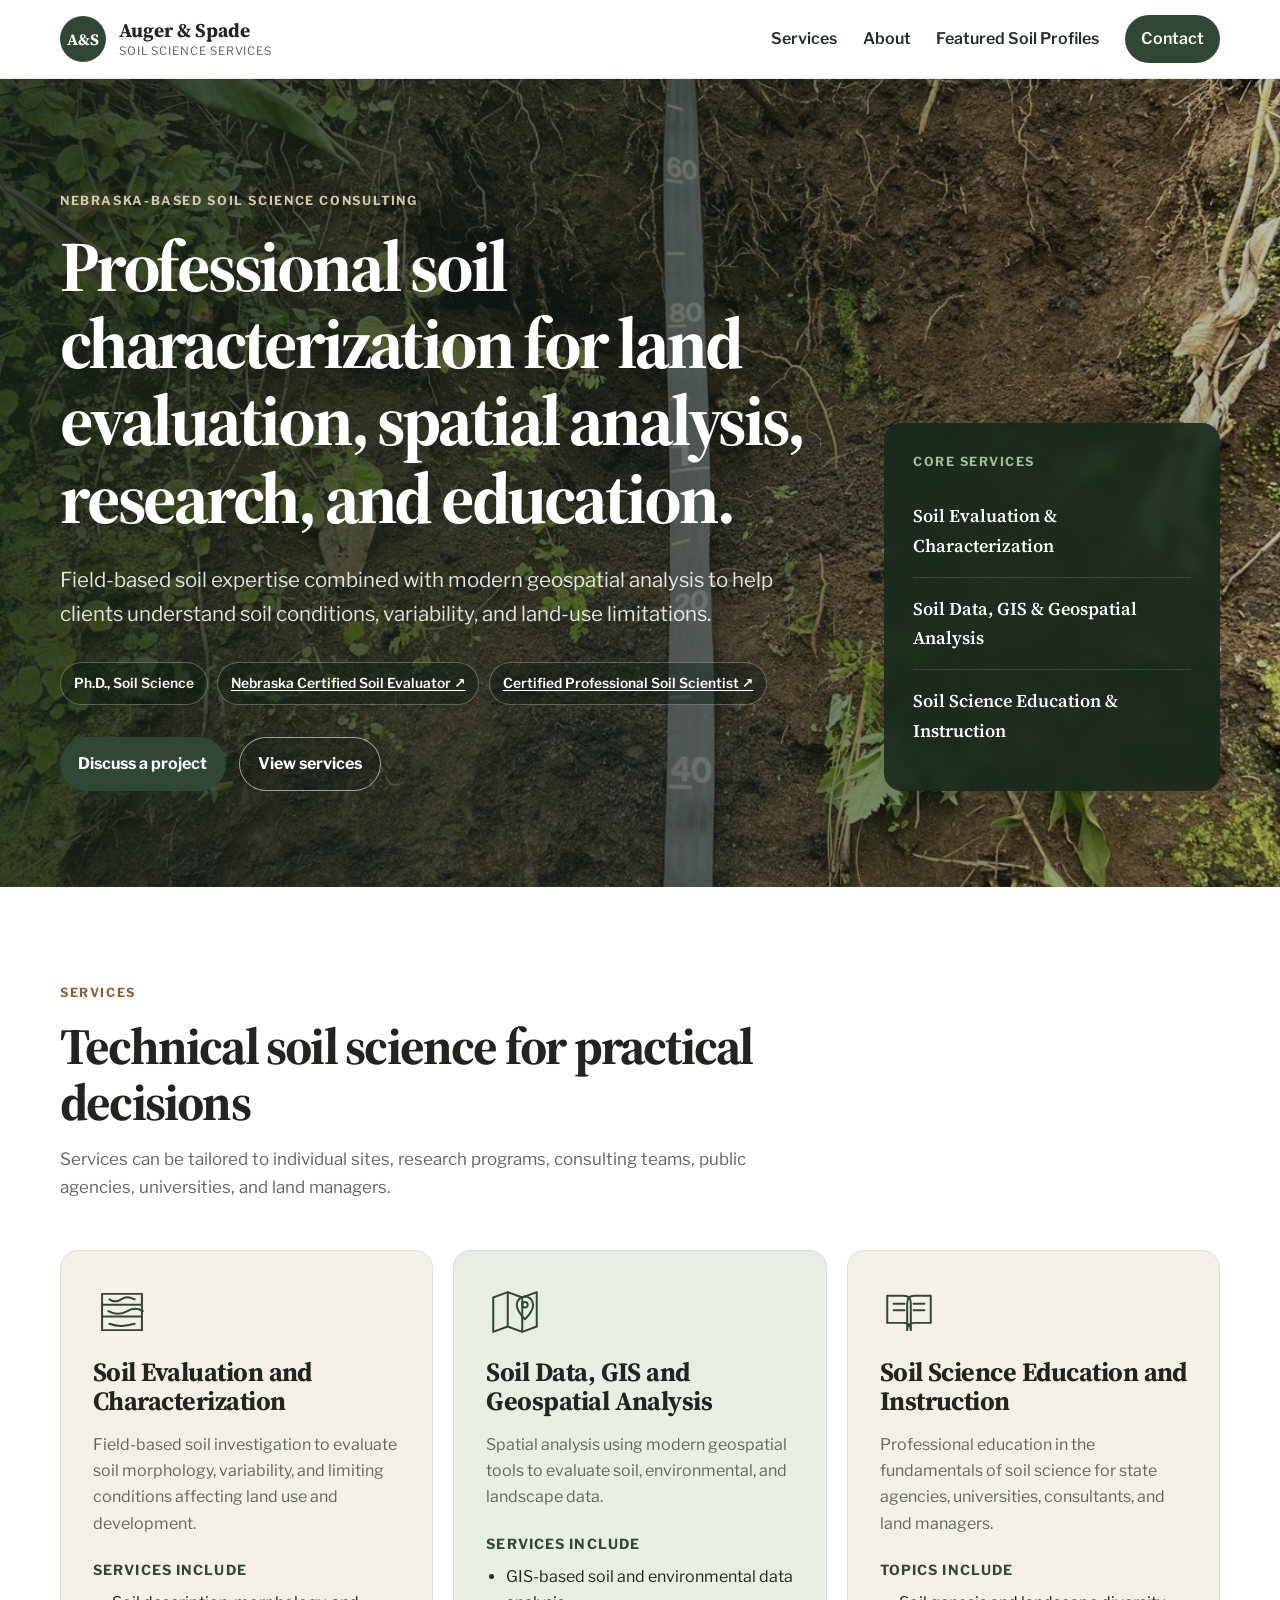
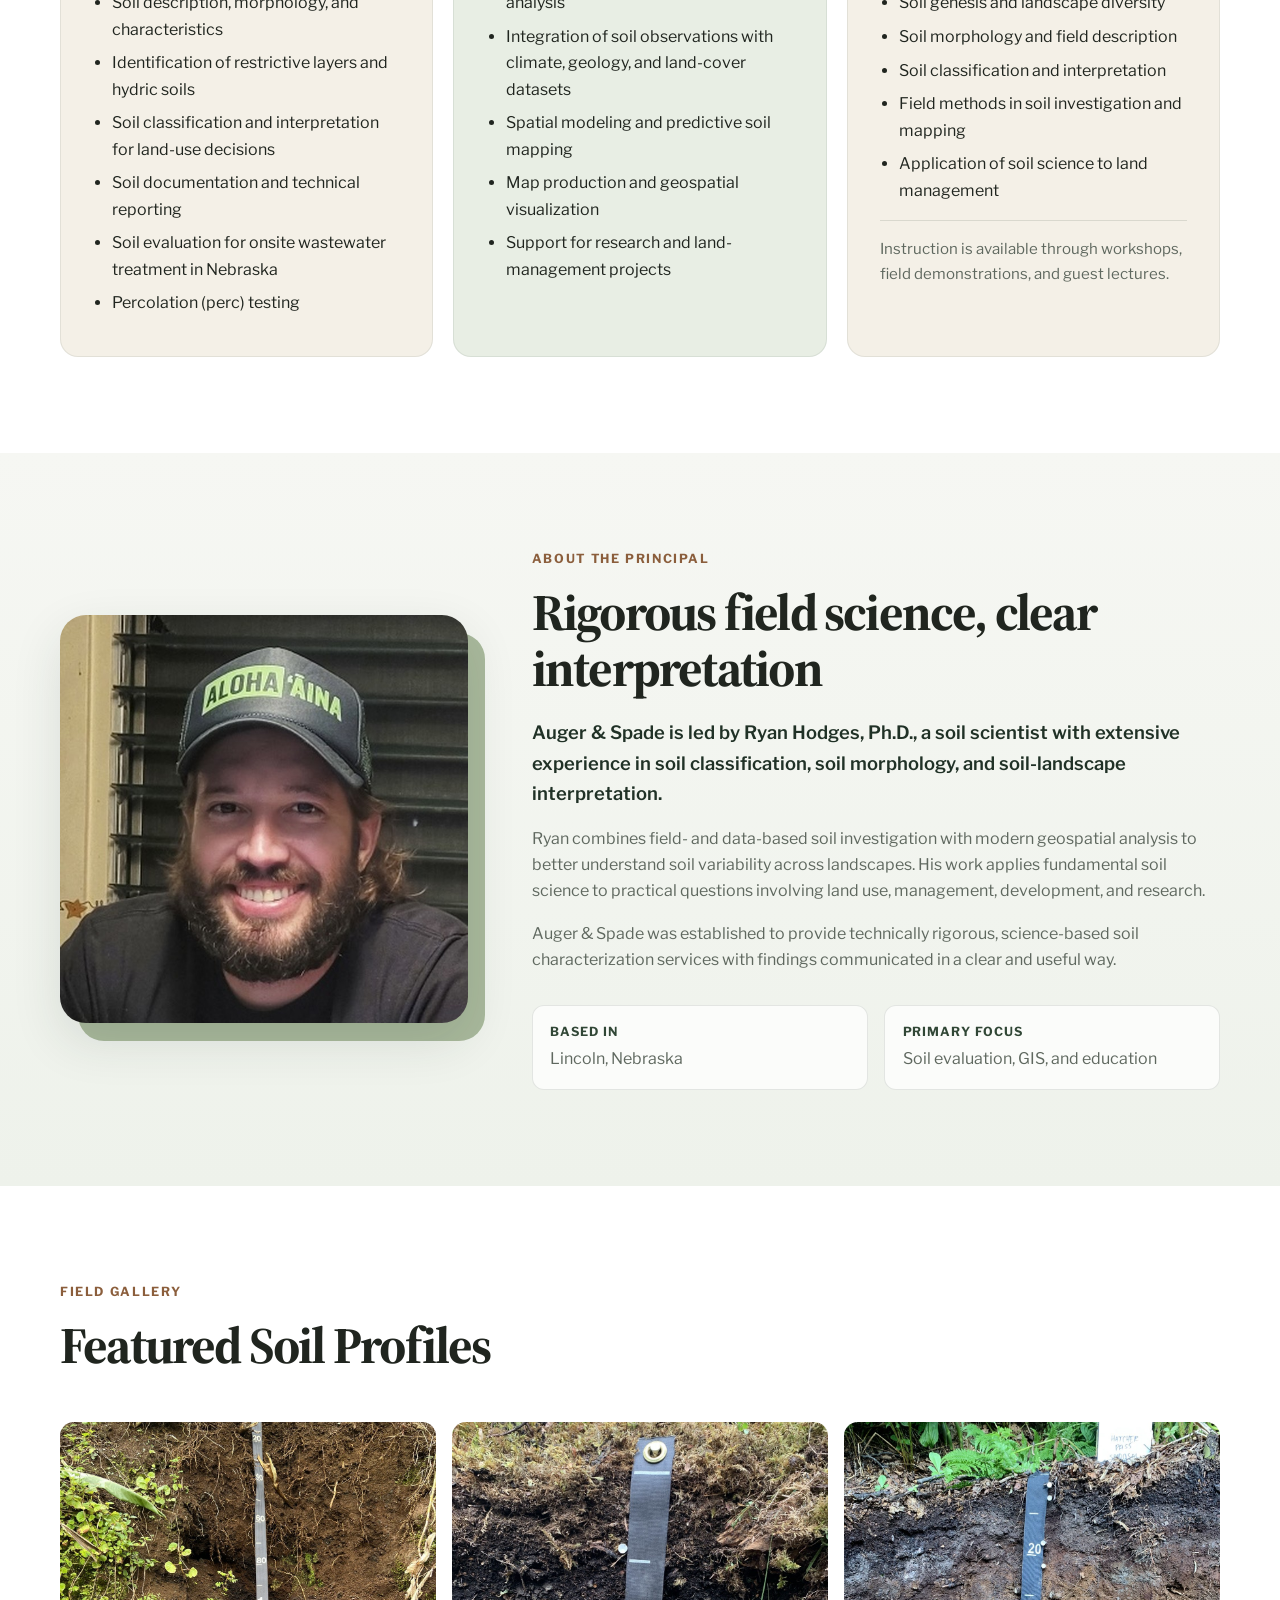
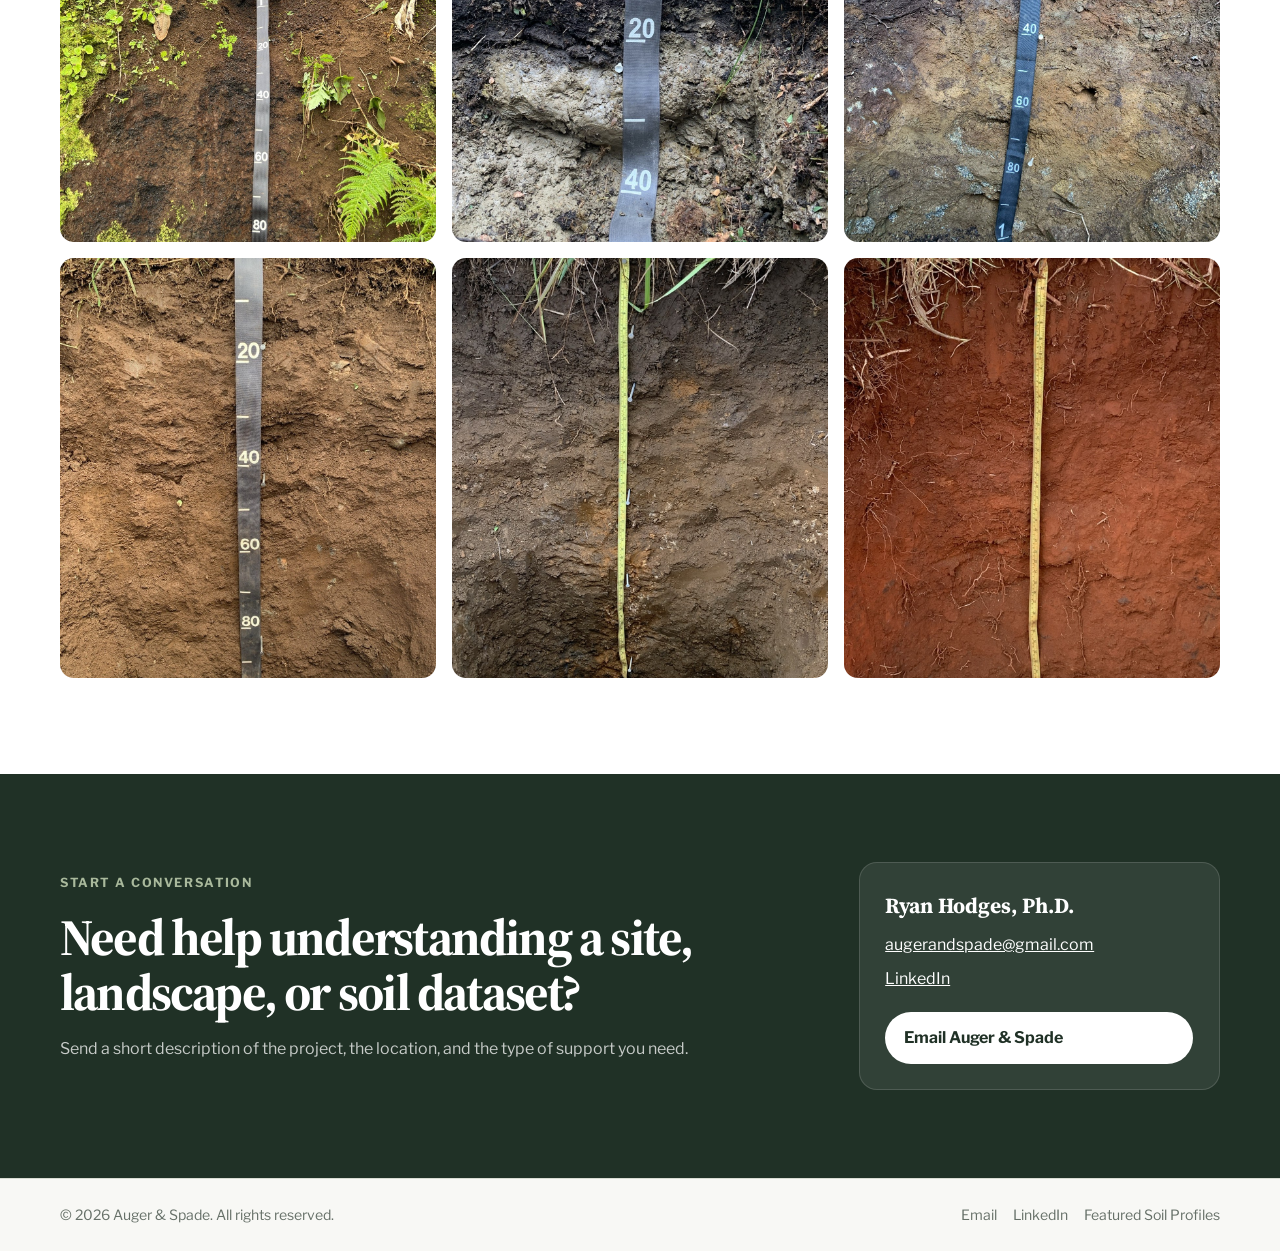
==== index.html @ 24a67ed2 "Add files via upload Removing bubble around hyperlink arrows" ====
<!doctype html>
<html lang="en">
<head>
  <meta charset="utf-8">
  <meta name="viewport" content="width=device-width, initial-scale=1">
  <meta name="description" content="Auger &amp; Spade LLC provides professional soil evaluation, soil characterization, GIS and geospatial analysis, research support, and soil science education throughout Nebraska.">
  <meta name="theme-color" content="#314736">
  <title>Auger &amp; Spade LLC | Soil Science Consulting, GIS &amp; Soil Evaluation | Nebraska</title>
<meta name="description" content="Auger &amp; Spade LLC provides professional soil science consulting, septic soil evaluations, GIS and geospatial analysis, research support, and soil science education throughout Nebraska.">
<meta name="robots" content="index,follow">
<link rel="canonical" href="https://augerandspade.com/">
<meta property="og:title" content="Auger &amp; Spade LLC">
<meta property="og:description" content="Professional soil science consulting services in Nebraska.">
<meta property="og:type" content="website">
<meta property="og:url" content="https://augerandspade.com/">
<meta property="og:image" content="https://augerandspade.com/assets/hero-soil-profile.jpg">

  <link rel="preconnect" href="https://fonts.googleapis.com">
  <link rel="preconnect" href="https://fonts.gstatic.com" crossorigin>
  <link href="https://fonts.googleapis.com/css2?family=Libre+Franklin:wght@400;500;600;700&family=Source+Serif+4:opsz,wght@8..60,600;8..60,700&display=swap" rel="stylesheet">
  <link rel="stylesheet" href="styles.css">
  <meta property="og:site_name" content="Auger &amp; Spade LLC">
  <meta property="og:locale" content="en_US">
  <meta name="twitter:card" content="summary_large_image">
  <meta name="twitter:title" content="Auger &amp; Spade LLC | Nebraska Soil Science Consulting">
  <meta name="twitter:description" content="Professional soil evaluation, GIS and geospatial analysis, research support, and soil science education throughout Nebraska.">
  <meta name="twitter:image" content="https://augerandspade.com/assets/hero-soil-profile.jpg">
  <meta name="geo.region" content="US-NE">
  <meta name="geo.placename" content="Lincoln, Nebraska">
<script type="application/ld+json">
{
  "@context": "https://schema.org",
  "@type": "ProfessionalService",
  "@id": "https://augerandspade.com/#business",
  "name": "Auger & Spade LLC",
  "url": "https://augerandspade.com/",
  "email": "mailto:augerandspade@gmail.com",
  "image": "https://augerandspade.com/assets/hero-soil-profile.jpg",
  "description": "Professional soil evaluation, soil characterization, GIS and geospatial analysis, research support, and soil science education throughout Nebraska.",
  "founder": {
    "@type": "Person",
    "name": "Ryan Hodges, Ph.D.",
    "sameAs": [
      "https://www.linkedin.com/in/ryanhodges86/"
    ]
  },
  "areaServed": {
    "@type": "State",
    "name": "Nebraska"
  },
  "address": {
    "@type": "PostalAddress",
    "addressLocality": "Lincoln",
    "addressRegion": "NE",
    "addressCountry": "US"
  },
  "sameAs": [
    "https://www.linkedin.com/in/ryanhodges86/"
  ],
  "hasOfferCatalog": {
    "@type": "OfferCatalog",
    "name": "Soil Science Services",
    "itemListElement": [
      {
        "@type": "Offer",
        "itemOffered": {
          "@type": "Service",
          "name": "Soil Evaluation and Characterization"
        }
      },
      {
        "@type": "Offer",
        "itemOffered": {
          "@type": "Service",
          "name": "Soil Data, GIS and Geospatial Analysis"
        }
      },
      {
        "@type": "Offer",
        "itemOffered": {
          "@type": "Service",
          "name": "Research Support"
        }
      },
      {
        "@type": "Offer",
        "itemOffered": {
          "@type": "Service",
          "name": "Soil Science Education and Instruction"
        }
      }
    ]
  }
}
</script>
<script async src="https://www.googletagmanager.com/gtag/js?id=G-CK5D03BH1R"></script>
<script>
window.dataLayer = window.dataLayer || [];
function gtag(){dataLayer.push(arguments);}
gtag('js', new Date());
gtag('config', 'G-CK5D03BH1R');
</script>
</head>
<body>
  <a class="skip-link" href="#main">Skip to main content</a>

  <header class="site-header">
    <div class="container nav-wrap">
      <a class="brand" href="#top" aria-label="Auger and Spade home">
        <span class="brand-mark" aria-hidden="true">A&amp;S</span>
        <span class="brand-text">
          <strong>Auger &amp; Spade</strong>
          <small>Soil Science Services</small>
        </span>
      </a>

      <button class="menu-button" type="button" aria-expanded="false" aria-controls="site-nav">
        <span class="sr-only">Open navigation</span>
        <span></span><span></span><span></span>
      </button>

      <nav id="site-nav" class="site-nav" aria-label="Main navigation">
        <a href="#services">Services</a>
        <a href="#about">About</a>
        <a href="#profiles">Featured Soil Profiles</a>
        <a href="#contact" class="nav-cta">Contact</a>
      </nav>
    </div>
  </header>

  <main id="main">
    <section class="hero" id="top">
      <div class="container hero-grid">
        <div class="hero-copy">
          <p class="eyebrow">Nebraska-based soil science consulting</p>
          <h1>Professional soil characterization for land evaluation, spatial analysis, research, and education.</h1>
          <p class="hero-lead">
            Field-based soil expertise combined with modern geospatial analysis to help clients understand soil conditions, variability, and land-use limitations.
          </p>

          <div class="credentials" aria-label="Professional credentials">
            <span>Ph.D., Soil Science</span>
            <span><a href="https://deq-iis.ne.gov/zs/owt/businesses/?firm=Auger+and+Spade+LLC" target="_blank" rel="noopener" style="color: inherit; text-decoration: underline; text-underline-offset: 2px;">Nebraska Certified Soil Evaluator ↗</a></span>
            <span><a href="https://www.soils.org/certifications/professional-search/view/13142655" target="_blank" rel="noopener" style="color: inherit; text-decoration: underline; text-underline-offset: 2px;">Certified Professional Soil Scientist ↗</a></span>
          </div>

          <div class="hero-actions">
            <a class="button button-primary" href="mailto:augerandspade@gmail.com?subject=Auger%20%26%20Spade%20Project%20Inquiry">Discuss a project</a>
            <a class="button button-secondary" href="#services">View services</a>
          </div>
        </div>

        <aside class="hero-card" aria-label="Core service areas">
          <p class="card-kicker">Core services</p>
          <ul>
            <li><a href="#soil-evaluation">Soil Evaluation &amp; Characterization</a></li>
            <li><a href="#gis-analysis">Soil Data, GIS &amp; Geospatial Analysis</a></li>
            <li><a href="#education">Soil Science Education &amp; Instruction</a></li>
          </ul>
        </aside>
      </div>
    </section>

    <section class="section services-section" id="services">
      <div class="container">
        <div class="section-heading">
          <p class="eyebrow">Services</p>
          <h2>Technical soil science for practical decisions</h2>
          <p>Services can be tailored to individual sites, research programs, consulting teams, public agencies, universities, and land managers.</p>
        </div>

        <div class="service-grid">
          <article class="service-card" id="soil-evaluation">
            <div class="service-icon" aria-hidden="true"><svg viewBox="0 0 64 64"><path d="M10 12h44v40H10zM10 24h44M10 37h44"/><path d="M18 18c5 3 8 3 13 0s8-3 15 0M17 31c7 4 14 4 21 0s12-3 17 0M18 45c8 3 18 3 28 0"/></svg></div>
            <h3>Soil Evaluation and Characterization</h3>
            <p>Field-based soil investigation to evaluate soil morphology, variability, and limiting conditions affecting land use and development.</p>
            <h4>Services include</h4>
            <ul>
              <li>Soil description, morphology, and characteristics</li>
              <li>Identification of restrictive layers and hydric soils</li>
              <li>Soil classification and interpretation for land-use decisions</li>
              <li>Soil documentation and technical reporting</li>
              <li>Soil evaluation for onsite wastewater treatment in Nebraska</li>
              <li>Percolation (perc) testing</li>
            </ul>
          </article>

          <article class="service-card" id="gis-analysis">
            <div class="service-icon" aria-hidden="true"><svg viewBox="0 0 64 64"><path d="M8 16l16-6 16 6 16-6v38l-16 6-16-6-16 6zM24 10v38M40 16v38"/><path d="M34 24c0-5 4-9 9-9s9 4 9 9c0 7-9 16-9 16s-9-9-9-16z"/><circle cx="43" cy="24" r="3"/></svg></div>
            <h3>Soil Data, GIS and Geospatial Analysis</h3>
            <p>Spatial analysis using modern geospatial tools to evaluate soil, environmental, and landscape data.</p>
            <h4>Services include</h4>
            <ul>
              <li>GIS-based soil and environmental data analysis</li>
              <li>Integration of soil observations with climate, geology, and land-cover datasets</li>
              <li>Spatial modeling and predictive soil mapping</li>
              <li>Map production and geospatial visualization</li>
              <li>Support for research and land-management projects</li>
            </ul>
          </article>

          <article class="service-card" id="education">
            <div class="service-icon" aria-hidden="true"><svg viewBox="0 0 64 64"><path d="M8 14h18c5 0 8 3 8 8v30c0-5-3-8-8-8H8zM56 14H38c-5 0-8 3-8 8v30c0-5 3-8 8-8h18zM15 23h12M15 30h12M37 23h12M37 30h12"/></svg></div>
            <h3>Soil Science Education and Instruction</h3>
            <p>Professional education in the fundamentals of soil science for state agencies, universities, consultants, and land managers.</p>
            <h4>Topics include</h4>
            <ul>
              <li>Soil genesis and landscape diversity</li>
              <li>Soil morphology and field description</li>
              <li>Soil classification and interpretation</li>
              <li>Field methods in soil investigation and mapping</li>
              <li>Application of soil science to land management</li>
            </ul>
            <p class="service-note">Instruction is available through workshops, field demonstrations, and guest lectures.</p>
          </article>
        </div>
      </div>
    </section>

    <section class="section about-section" id="about">
      <div class="container about-grid">
        <div class="portrait-wrap">
          <img src="assets/ryan-hodges-headshot.jpg" alt="Ryan Hodges, Ph.D., principal of Auger & Spade">
        </div>

        <div class="about-copy">
          <p class="eyebrow">About the principal</p>
          <h2>Rigorous field science, clear interpretation</h2>
          <p class="intro">
            Auger &amp; Spade is led by Ryan Hodges, Ph.D., a soil scientist with extensive experience in soil classification, soil morphology, and soil-landscape interpretation.
          </p>
          <p>
            Ryan combines field- and data-based soil investigation with modern geospatial analysis to better understand soil variability across landscapes. His work applies fundamental soil science to practical questions involving land use, management, development, and research.
          </p>
          <p>
            Auger &amp; Spade was established to provide technically rigorous, science-based soil characterization services with findings communicated in a clear and useful way.
          </p>

          <div class="about-details">
            <div>
              <strong>Based in</strong>
              <span>Lincoln, Nebraska</span>
            </div>
            <div>
              <strong>Primary focus</strong>
              <span>Soil evaluation, GIS, and education</span>
            </div>
          </div>
        </div>
      </div>
    </section>


    <section class="section profiles-section" id="profiles">
      <div class="container">
        <div class="section-heading">
          <p class="eyebrow">Field gallery</p>
          <h2>Featured Soil Profiles</h2>
        </div>
        <div class="profile-gallery">
          <a href="assets/soil-profile-01.jpg" target="_blank" rel="noopener"><img src="assets/soil-profile-01.jpg" alt="Deep soil profile with measuring tape and tropical vegetation" loading="lazy"></a>
          <a href="assets/soil-profile-02.jpg" target="_blank" rel="noopener"><img src="assets/soil-profile-02.jpg" alt="Layered forest soil profile" loading="lazy"></a>
          <a href="assets/soil-profile-03.jpg" target="_blank" rel="noopener"><img src="assets/soil-profile-03.jpg" alt="Forest soil profile with contrasting horizons" loading="lazy"></a>
          <a href="assets/soil-profile-04.jpg" target="_blank" rel="noopener"><img src="assets/soil-profile-04.jpg" alt="Brown soil profile with measuring tape" loading="lazy"></a>
          <a href="assets/soil-profile-05.jpg" target="_blank" rel="noopener"><img src="assets/soil-profile-05.jpg" alt="Dark soil profile with redoximorphic features" loading="lazy"></a>
          <a href="assets/soil-profile-06.jpg" target="_blank" rel="noopener"><img src="assets/soil-profile-06.jpg" alt="Red soil profile with measuring tape" loading="lazy"></a>
        </div>
      </div>
    </section>

    <section class="contact-section" id="contact">
      <div class="container contact-grid">
        <div>
          <p class="eyebrow light">Start a conversation</p>
          <h2>Need help understanding a site, landscape, or soil dataset?</h2>
          <p>Send a short description of the project, the location, and the type of support you need.</p>
        </div>
        <div class="contact-card">
          <p class="contact-name">Ryan Hodges, Ph.D.</p>
          <a href="mailto:augerandspade@gmail.com">augerandspade@gmail.com</a>
          <a href="https://www.linkedin.com/in/ryanhodges86/" target="_blank" rel="noopener">LinkedIn</a>
          <a class="button button-light" href="mailto:augerandspade@gmail.com?subject=Auger%20%26%20Spade%20Project%20Inquiry">Email Auger &amp; Spade</a>
        </div>
      </div>
    </section>
  </main>

  <footer class="site-footer">
    <div class="container footer-wrap">
      <p>&copy; <span id="year"></span> Auger &amp; Spade. All rights reserved.</p>
      <div class="footer-links"><a href="mailto:augerandspade@gmail.com">Email</a><a href="https://www.linkedin.com/in/ryanhodges86/" target="_blank" rel="noopener">LinkedIn</a><a href="#profiles">Featured Soil Profiles</a></div>
    </div>
  </footer>

  <script src="script.js"></script>
</body>
</html>
---- styles.css ----
:root {
  --forest: #314736;
  --forest-dark: #203126;
  --sage: #a9b99c;
  --sage-light: #e8eee4;
  --sand: #f4f0e7;
  --clay: #8b5e3c;
  --ink: #20251f;
  --muted: #5f685f;
  --white: #ffffff;
  --line: #d8ddd3;
  --shadow: 0 18px 50px rgba(32, 49, 38, 0.12);
  --radius: 18px;
  --container: 1160px;
}

*,
*::before,
*::after { box-sizing: border-box; }

html { scroll-behavior: smooth; }

body {
  margin: 0;
  color: var(--ink);
  background: var(--white);
  font-family: "Libre Franklin", system-ui, -apple-system, BlinkMacSystemFont, "Segoe UI", sans-serif;
  font-size: 16px;
  line-height: 1.65;
}

img { display: block; max-width: 100%; }
a { color: inherit; }

h1, h2, h3 {
  margin: 0;
  font-family: "Source Serif 4", Georgia, serif;
  line-height: 1.08;
}

h1 {
  max-width: 900px;
  font-size: clamp(2.65rem, 5.6vw, 5.25rem);
  letter-spacing: -0.045em;
}

h2 {
  font-size: clamp(2.15rem, 4vw, 3.75rem);
  letter-spacing: -0.035em;
}

h3 {
  font-size: 1.65rem;
  letter-spacing: -0.02em;
}

h4 {
  margin: 1.4rem 0 0.5rem;
  color: var(--forest);
  font-size: 0.87rem;
  letter-spacing: 0.08em;
  text-transform: uppercase;
}

p { margin: 0 0 1rem; }

.container {
  width: min(var(--container), calc(100% - 2rem));
  margin-inline: auto;
}

.skip-link {
  position: fixed;
  z-index: 1000;
  top: 0.5rem;
  left: 0.5rem;
  padding: 0.75rem 1rem;
  transform: translateY(-150%);
  color: var(--white);
  background: var(--forest-dark);
  border-radius: 0.5rem;
}

.skip-link:focus { transform: translateY(0); }

.site-header {
  position: sticky;
  z-index: 100;
  top: 0;
  background: rgba(255,255,255,0.94);
  border-bottom: 1px solid rgba(49,71,54,0.10);
  backdrop-filter: blur(12px);
}

.nav-wrap {
  min-height: 78px;
  display: flex;
  align-items: center;
  justify-content: space-between;
  gap: 2rem;
}

.brand {
  display: inline-flex;
  align-items: center;
  gap: 0.8rem;
  text-decoration: none;
}

.brand-mark {
  display: grid;
  width: 46px;
  height: 46px;
  place-items: center;
  color: var(--white);
  background: var(--forest);
  border-radius: 50%;
  font-family: "Source Serif 4", Georgia, serif;
  font-weight: 700;
}

.brand-text { display: flex; flex-direction: column; line-height: 1.1; }
.brand-text strong { font-family: "Source Serif 4", Georgia, serif; font-size: 1.22rem; }
.brand-text small { margin-top: 0.2rem; color: var(--muted); font-size: 0.72rem; letter-spacing: 0.08em; text-transform: uppercase; }

.site-nav {
  display: flex;
  align-items: center;
  gap: 1.6rem;
}

.site-nav a {
  color: var(--forest-dark);
  font-weight: 600;
  text-decoration: none;
}

.site-nav a:hover { color: var(--clay); }

.site-nav .nav-cta {
  padding: 0.7rem 1rem;
  color: var(--white);
  background: var(--forest);
  border-radius: 999px;
}

.menu-button {
  display: none;
  width: 46px;
  height: 42px;
  padding: 9px;
  background: transparent;
  border: 1px solid var(--line);
  border-radius: 0.7rem;
}

.menu-button span:not(.sr-only) {
  display: block;
  height: 2px;
  margin: 5px 0;
  background: var(--forest-dark);
}

.sr-only {
  position: absolute;
  width: 1px;
  height: 1px;
  overflow: hidden;
  clip: rect(0,0,0,0);
  white-space: nowrap;
}

.hero {
  position: relative;
  overflow: hidden;
  min-height: 720px;
  display: flex;
  align-items: center;
  padding: 7rem 0 6rem;
  color: var(--white);
  background:
    linear-gradient(90deg, rgba(20,31,24,.84) 0%, rgba(20,31,24,.65) 52%, rgba(20,31,24,.28) 100%),
    url("assets/hero-soil-profile.jpg") center 42% / cover no-repeat;
}


.hero-grid {
  position: relative;
  z-index: 1;
  display: grid;
  grid-template-columns: minmax(0, 1.7fr) minmax(280px, .75fr);
  align-items: end;
  gap: 4rem;
}

.eyebrow {
  margin-bottom: 1rem;
  color: var(--clay);
  font-size: 0.78rem;
  font-weight: 700;
  letter-spacing: 0.13em;
  text-transform: uppercase;
}

.hero-lead {
  max-width: 760px;
  margin-top: 1.6rem;
  color: rgba(255,255,255,.86);
  font-size: clamp(1.07rem, 1.9vw, 1.28rem);
}

.credentials {
  display: flex;
  flex-wrap: wrap;
  gap: 0.6rem;
  margin: 2rem 0;
}

.credentials span {
  padding: 0.55rem 0.8rem;
  color: var(--forest-dark);
  background: rgba(255,255,255,.72);
  border: 1px solid rgba(49,71,54,.14);
  border-radius: 999px;
  font-size: 0.86rem;
  font-weight: 600;
}

.hero-actions { display: flex; flex-wrap: wrap; gap: 0.8rem; }

.button {
  display: inline-flex;
  min-height: 48px;
  align-items: center;
  justify-content: center;
  padding: 0.8rem 1.15rem;
  border-radius: 999px;
  font-weight: 700;
  text-decoration: none;
  transition: transform .2s ease, box-shadow .2s ease, background .2s ease;
}

.button:hover { transform: translateY(-2px); }

.button-primary {
  color: var(--white);
  background: var(--forest);
  box-shadow: 0 10px 24px rgba(49,71,54,.22);
}

.button-secondary {
  color: var(--forest);
  background: transparent;
  border: 1px solid rgba(49,71,54,.34);
}

.hero-card {
  padding: 1.8rem;
  color: var(--white);
  background: var(--forest-dark);
  border-radius: var(--radius);
  box-shadow: var(--shadow);
}

.card-kicker {
  margin-bottom: 0.8rem;
  color: var(--sage);
  font-size: 0.78rem;
  font-weight: 700;
  letter-spacing: 0.12em;
  text-transform: uppercase;
}

.hero-card ul { margin: 0; padding: 0; list-style: none; }

.hero-card li + li { border-top: 1px solid rgba(255,255,255,.13); }

.hero-card a {
  display: block;
  padding: 1rem 0;
  font-family: "Source Serif 4", Georgia, serif;
  font-size: 1.13rem;
  font-weight: 600;
  text-decoration: none;
}

.hero-card a:hover { color: var(--sage); }

.section { padding: 6rem 0; }

.section-heading {
  max-width: 760px;
  margin-bottom: 3rem;
}

.section-heading > p:last-child {
  margin-top: 1rem;
  color: var(--muted);
  font-size: 1.06rem;
}

.services-section { background: var(--white); }

.service-grid {
  display: grid;
  grid-template-columns: repeat(3, minmax(0, 1fr));
  gap: 1.25rem;
}

.service-card {
  position: relative;
  padding: 2rem;
  background: var(--sand);
  border: 1px solid rgba(49,71,54,.09);
  border-radius: var(--radius);
}

.service-card:nth-child(2) { background: var(--sage-light); }

.service-number {
  margin-bottom: 1rem;
  color: var(--clay);
  font-size: 0.82rem;
  font-weight: 700;
  letter-spacing: 0.12em;
}

.service-card > p { margin-top: 1rem; color: var(--muted); }

.service-card ul {
  margin: 0;
  padding-left: 1.2rem;
}

.service-card li { margin-bottom: 0.45rem; }

.service-note {
  padding-top: 1rem;
  border-top: 1px solid rgba(49,71,54,.14);
  font-size: 0.94rem;
}

.about-section {
  background: linear-gradient(180deg, #f6f7f3 0%, #eef2eb 100%);
}

.about-grid {
  display: grid;
  grid-template-columns: minmax(280px, .8fr) minmax(0, 1.35fr);
  align-items: center;
  gap: 4rem;
}

.portrait-wrap {
  position: relative;
  max-width: 460px;
}

.portrait-wrap::before {
  position: absolute;
  top: 1.1rem;
  right: -1.1rem;
  bottom: -1.1rem;
  left: 1.1rem;
  content: "";
  background: var(--sage);
  border-radius: 26px;
}

.portrait-wrap img {
  position: relative;
  z-index: 1;
  aspect-ratio: 1;
  object-fit: cover;
  border-radius: 26px;
  box-shadow: var(--shadow);
}

.about-copy .intro {
  margin-top: 1.4rem;
  color: var(--forest-dark);
  font-size: 1.15rem;
  font-weight: 600;
}

.about-copy > p:not(.eyebrow):not(.intro) { color: var(--muted); }

.about-details {
  display: grid;
  grid-template-columns: repeat(2, minmax(0,1fr));
  gap: 1rem;
  margin-top: 2rem;
}

.about-details div {
  padding: 1rem 1.1rem;
  background: rgba(255,255,255,.72);
  border: 1px solid rgba(49,71,54,.12);
  border-radius: 12px;
}

.about-details strong,
.about-details span { display: block; }

.about-details strong {
  margin-bottom: 0.2rem;
  color: var(--forest);
  font-size: 0.78rem;
  letter-spacing: 0.08em;
  text-transform: uppercase;
}

.about-details span { color: var(--muted); }

.contact-section {
  padding: 5.5rem 0;
  color: var(--white);
  background: var(--forest-dark);
}

.contact-grid {
  display: grid;
  grid-template-columns: minmax(0,1.35fr) minmax(280px,.65fr);
  align-items: center;
  gap: 3rem;
}

.contact-section h2 { max-width: 750px; }

.contact-section > .container > div:first-child > p:last-child {
  max-width: 720px;
  margin-top: 1rem;
  color: rgba(255,255,255,.75);
}

.eyebrow.light { color: var(--sage); }

.contact-card {
  padding: 1.6rem;
  background: rgba(255,255,255,.08);
  border: 1px solid rgba(255,255,255,.14);
  border-radius: var(--radius);
}

.contact-card a {
  display: block;
  margin-top: 0.5rem;
  word-break: break-word;
}

.contact-name { margin-bottom: 0; font-family: "Source Serif 4", Georgia, serif; font-size: 1.35rem; font-weight: 700; }

.button-light {
  margin-top: 1.2rem !important;
  color: var(--forest-dark);
  background: var(--white);
}

.site-footer {
  padding: 1.5rem 0;
  color: #667068;
  background: #f8f8f5;
  border-top: 1px solid var(--line);
  font-size: 0.88rem;
}

.footer-wrap {
  display: flex;
  justify-content: space-between;
  gap: 1rem;
}

.footer-wrap p { margin: 0; }

@media (max-width: 900px) {
  .hero { padding: 5rem 0 4rem; }
  .hero-grid, .about-grid, .contact-grid { grid-template-columns: 1fr; }
  .hero-grid { gap: 2rem; }
  .hero-card { max-width: 620px; }
  .service-grid { grid-template-columns: 1fr; }
  .about-grid { gap: 2.5rem; }
  .portrait-wrap { max-width: 380px; }
}

@media (max-width: 720px) {
  .menu-button { display: block; }

  .site-nav {
    position: absolute;
    top: 68px;
    right: 1rem;
    left: 1rem;
    display: none;
    flex-direction: column;
    align-items: stretch;
    gap: 0;
    padding: 0.75rem;
    background: var(--white);
    border: 1px solid var(--line);
    border-radius: 14px;
    box-shadow: var(--shadow);
  }

  .site-nav.open { display: flex; }
  .site-nav a { padding: 0.8rem; }
  .site-nav .nav-cta { margin-top: 0.4rem; text-align: center; }

  h1 { font-size: clamp(2.35rem, 12vw, 3.65rem); }
  .section { padding: 4.5rem 0; }
  .service-card { padding: 1.5rem; }
  .about-details { grid-template-columns: 1fr; }
  .footer-wrap { flex-direction: column; }
}

.hero .eyebrow { color: #d6c5a6; }
.hero .credentials span { color: var(--white); background: rgba(18,30,22,.44); border-color: rgba(255,255,255,.28); }
.hero .button-secondary { color: var(--white); border-color: rgba(255,255,255,.56); background: rgba(18,30,22,.18); }
.hero-card { background: rgba(23,39,28,.88); backdrop-filter: blur(6px); }
.service-icon { width: 58px; height: 58px; margin-bottom: 1.1rem; color: var(--forest); }
.service-icon svg { width: 100%; height: 100%; fill: none; stroke: currentColor; stroke-width: 2.2; stroke-linecap: round; stroke-linejoin: round; }
.portrait-wrap img { width: 100%; height: auto; aspect-ratio: auto; object-fit: contain; }
.profiles-section { background: var(--white); }
.profile-gallery { display: grid; grid-template-columns: repeat(3,minmax(0,1fr)); gap: 1rem; }
.profile-gallery a { display: block; overflow: hidden; background: var(--sand); border-radius: 14px; }
.profile-gallery img { width: 100%; height: 420px; object-fit: cover; transition: transform .25s ease; }
.profile-gallery a:hover img { transform: scale(1.025); }
.footer-links { display: flex; flex-wrap: wrap; justify-content: flex-end; gap: 1rem; }
.footer-links a { text-decoration: none; }
@media (max-width: 900px) {
  .hero { min-height: 640px; background-position: 54% center; }
  .profile-gallery { grid-template-columns: repeat(2,minmax(0,1fr)); }
}
@media (max-width: 620px) {
  .hero { min-height: auto; background-position: 58% center; }
  .profile-gallery { grid-template-columns: 1fr; }
  .profile-gallery img { height: auto; max-height: 620px; }
  .footer-links { justify-content: flex-start; }
}
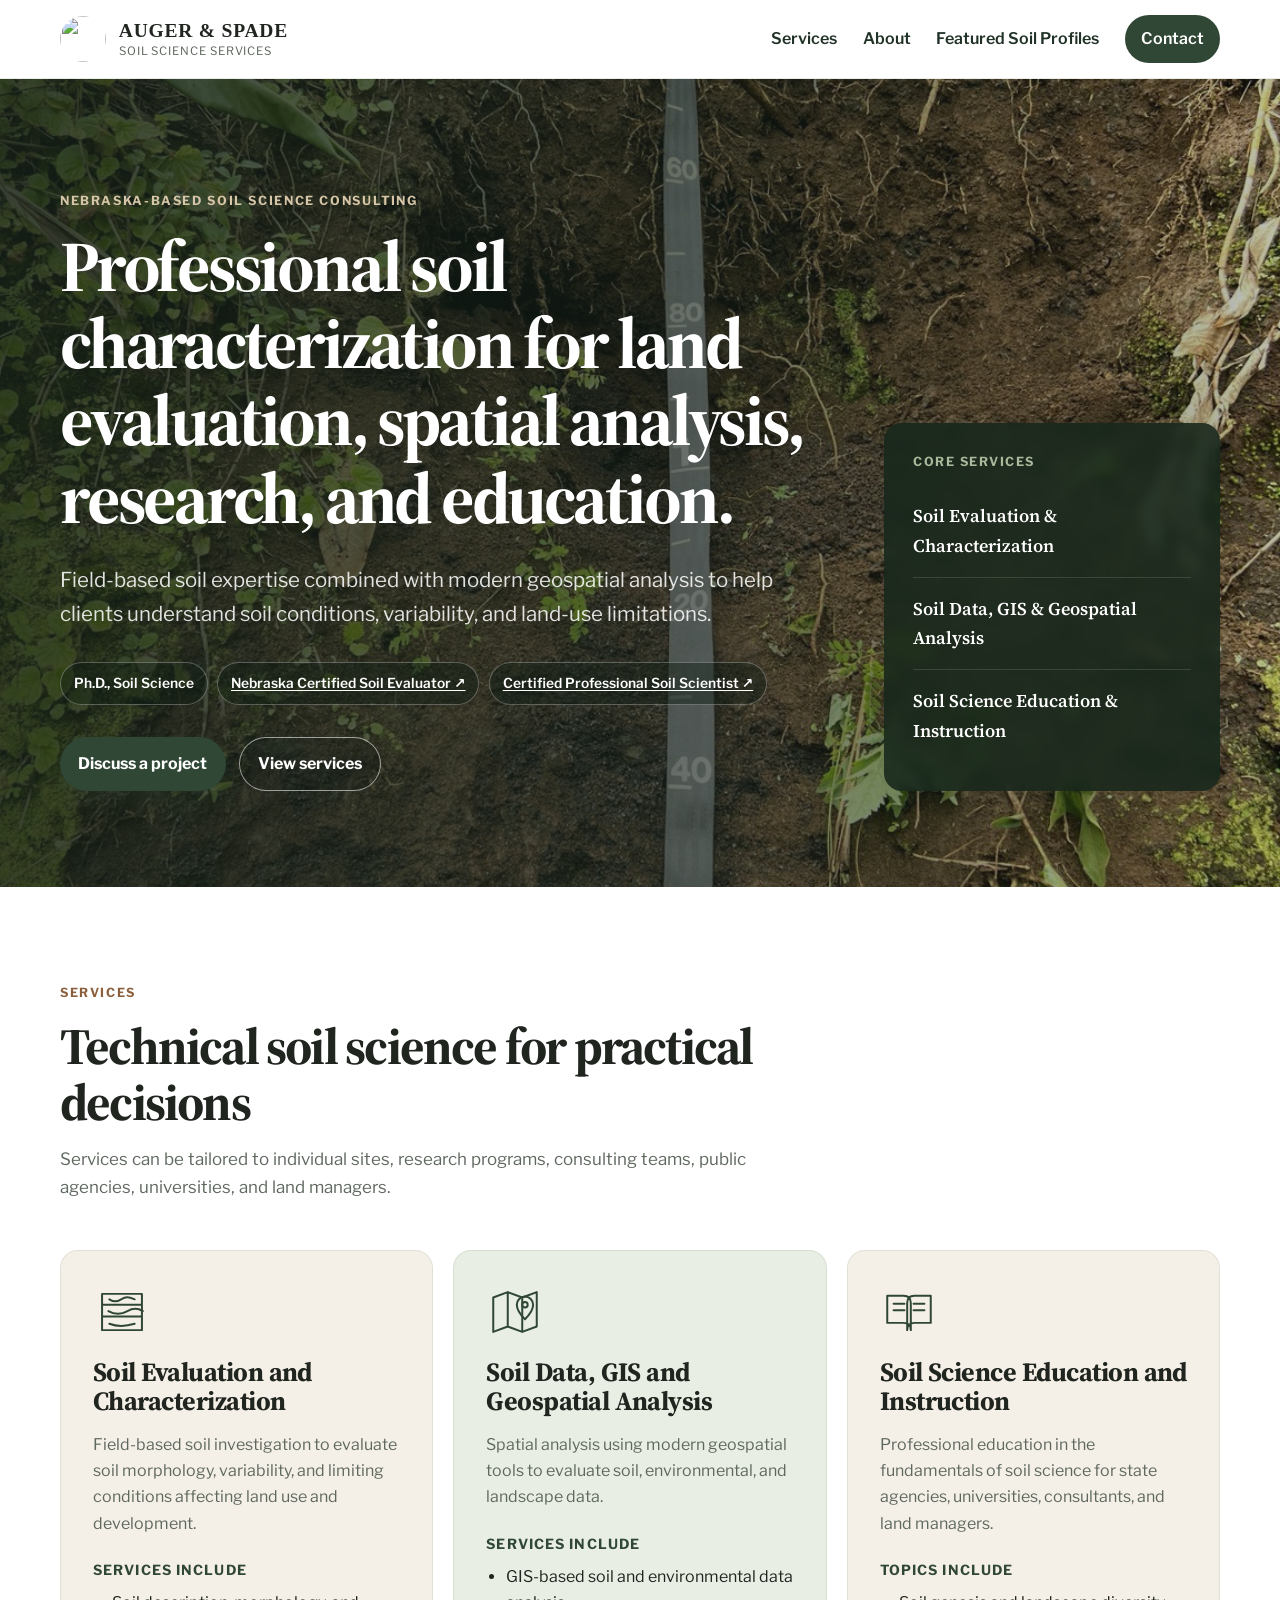
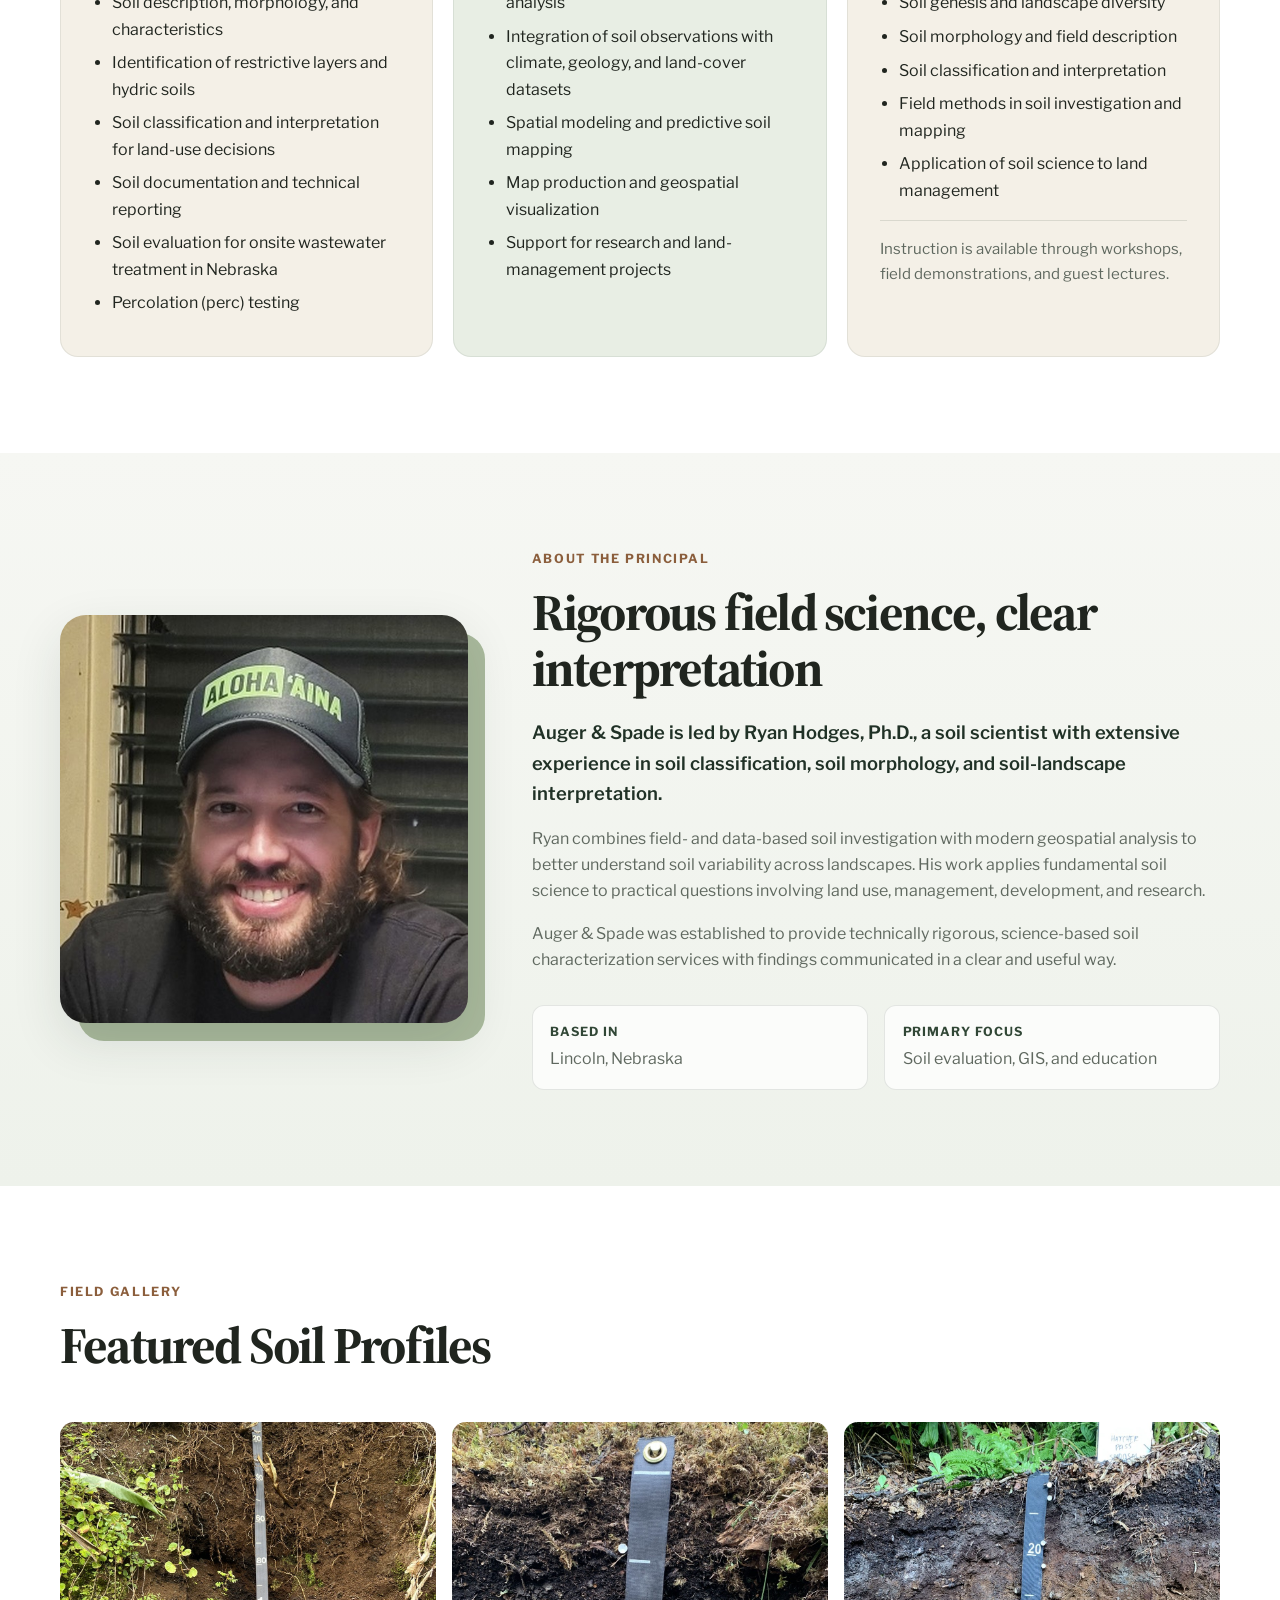
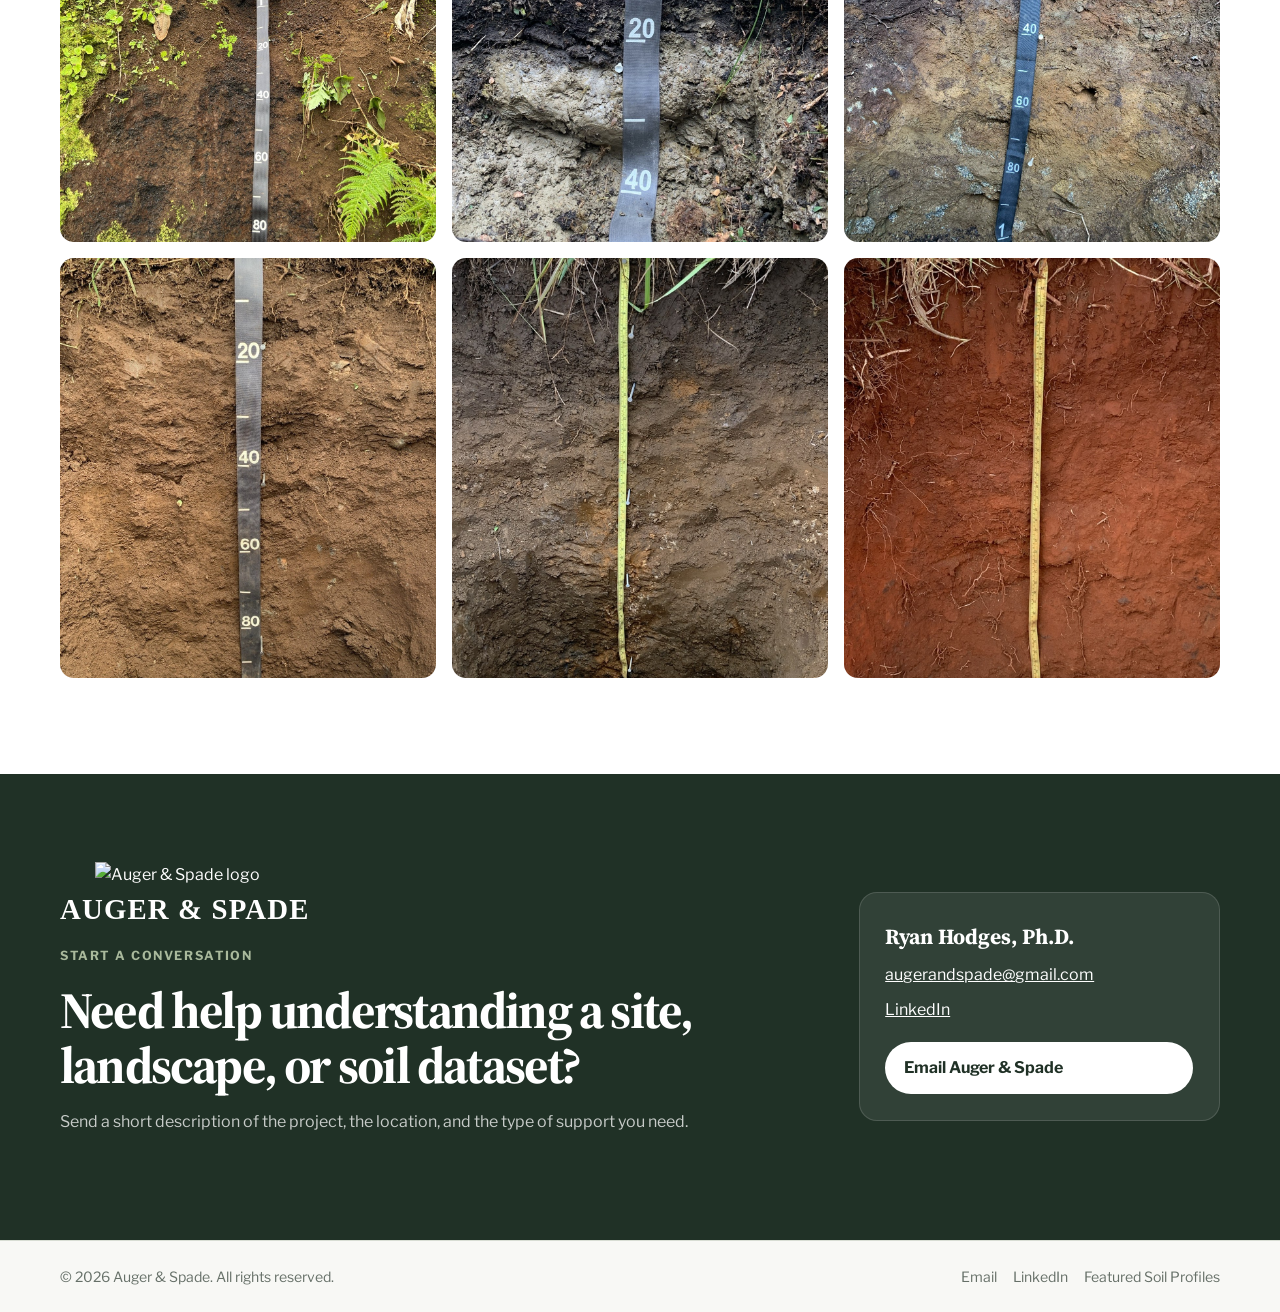
==== commit b80ed8cf: "Add files via upload Adding logo" ====
--- a/index.html
+++ b/index.html
@@ -100,6 +100,52 @@
 gtag('js', new Date());
 gtag('config', 'G-CK5D03BH1R');
 </script>
+
+<style>
+  .brand-mark.logo-mark {
+    padding: 0;
+    overflow: hidden;
+    background: transparent;
+    display: inline-flex;
+    align-items: center;
+    justify-content: center;
+  }
+
+  .brand-mark.logo-mark img {
+    width: 100%;
+    height: 100%;
+    object-fit: contain;
+    display: block;
+  }
+
+  .brand-text strong,
+  .contact-brand-name {
+    font-family: "Georgia Pro", Georgia, "Times New Roman", serif;
+    text-transform: uppercase;
+    letter-spacing: 0.04em;
+  }
+
+  .contact-brand-lockup {
+    display: inline-flex;
+    flex-direction: column;
+    align-items: center;
+    margin: 0 0 1.25rem;
+  }
+
+  .contact-brand-logo {
+    width: min(180px, 45vw);
+    height: auto;
+    display: block;
+  }
+
+  .contact-brand-name {
+    margin-top: 0.4rem;
+    font-size: clamp(1.35rem, 2.5vw, 1.8rem);
+    font-weight: 700;
+    line-height: 1.1;
+  }
+</style>
+
 </head>
 <body>
   <a class="skip-link" href="#main">Skip to main content</a>
@@ -107,9 +153,11 @@
   <header class="site-header">
     <div class="container nav-wrap">
       <a class="brand" href="#top" aria-label="Auger and Spade home">
-        <span class="brand-mark" aria-hidden="true">A&amp;S</span>
+        <span class="brand-mark logo-mark" aria-hidden="true">
+          <img src="assets/auger-spade-logo.png" alt="">
+        </span>
         <span class="brand-text">
-          <strong>Auger &amp; Spade</strong>
+          <strong>AUGER &amp; SPADE</strong>
           <small>Soil Science Services</small>
         </span>
       </a>
@@ -271,6 +319,10 @@
     <section class="contact-section" id="contact">
       <div class="container contact-grid">
         <div>
+          <div class="contact-brand-lockup" aria-label="Auger and Spade">
+            <img class="contact-brand-logo" src="assets/auger-spade-logo.png" alt="Auger &amp; Spade logo">
+            <div class="contact-brand-name">AUGER &amp; SPADE</div>
+          </div>
           <p class="eyebrow light">Start a conversation</p>
           <h2>Need help understanding a site, landscape, or soil dataset?</h2>
           <p>Send a short description of the project, the location, and the type of support you need.</p>
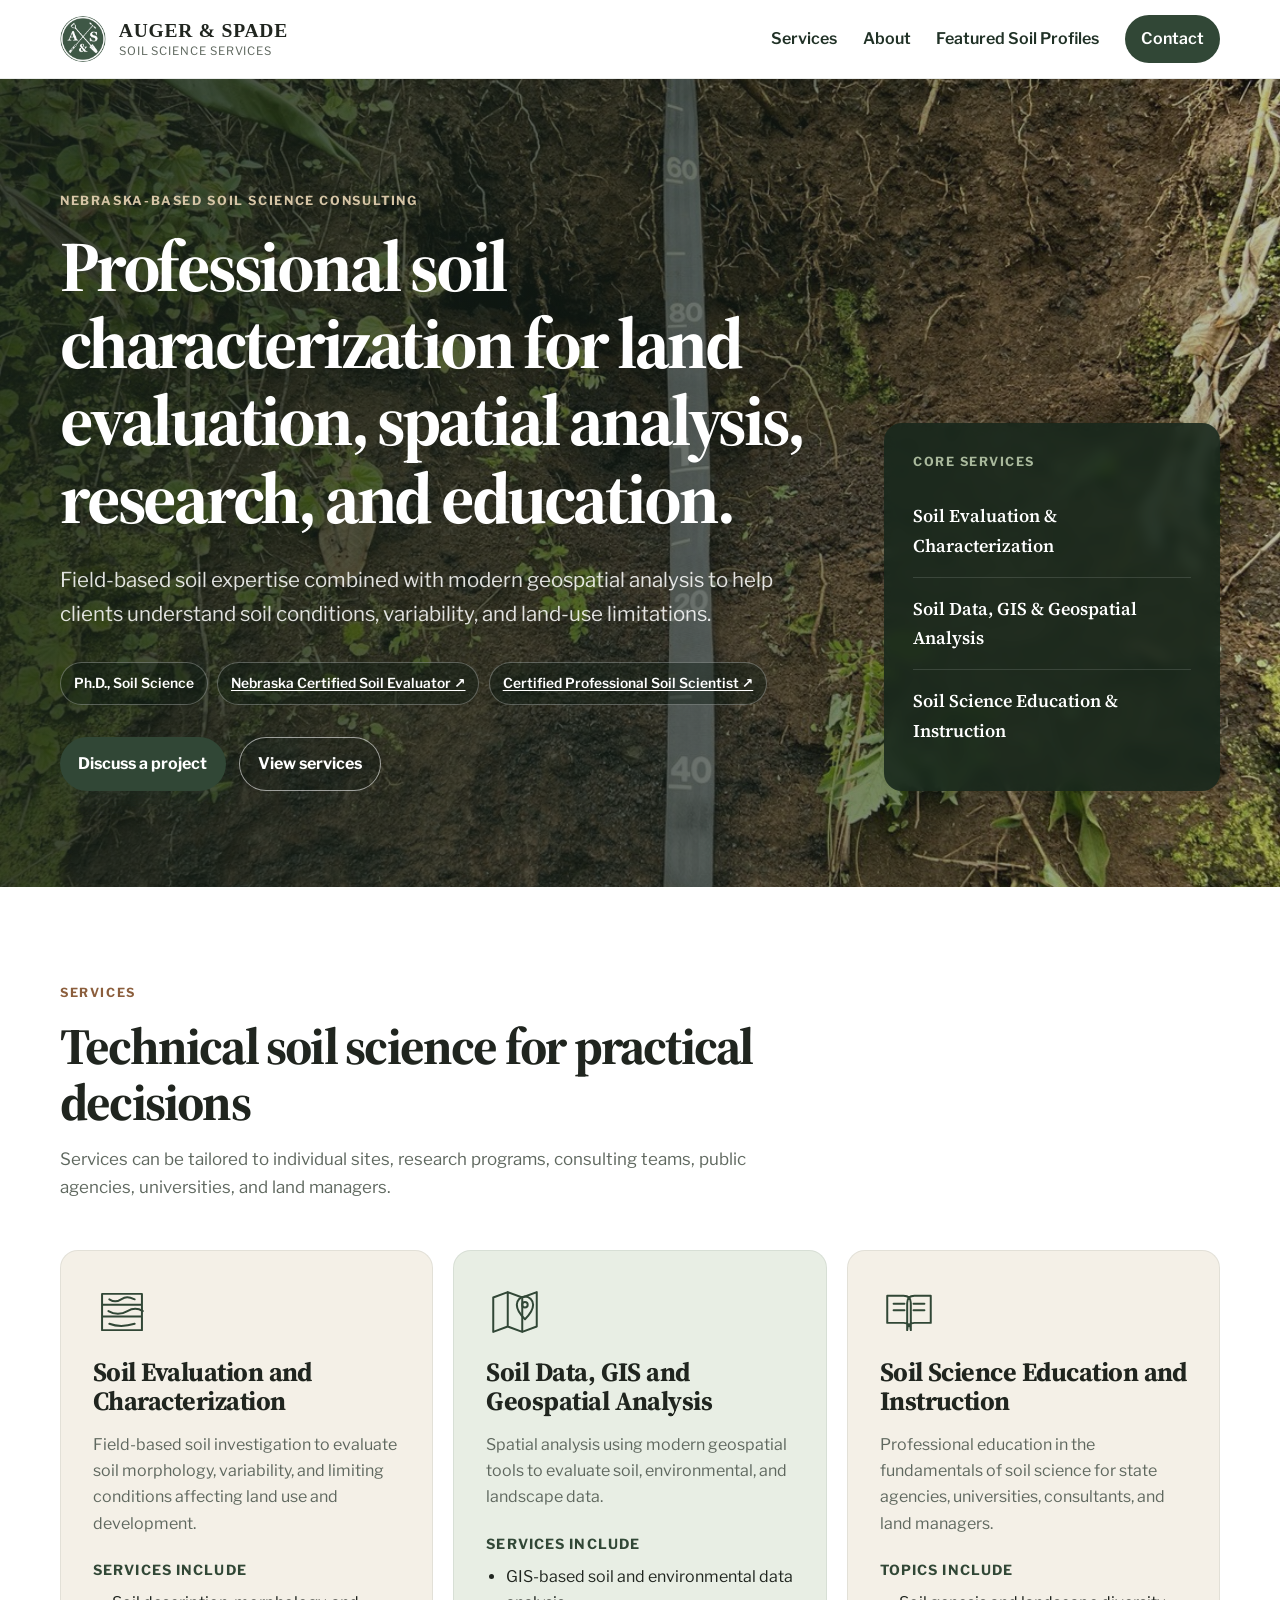
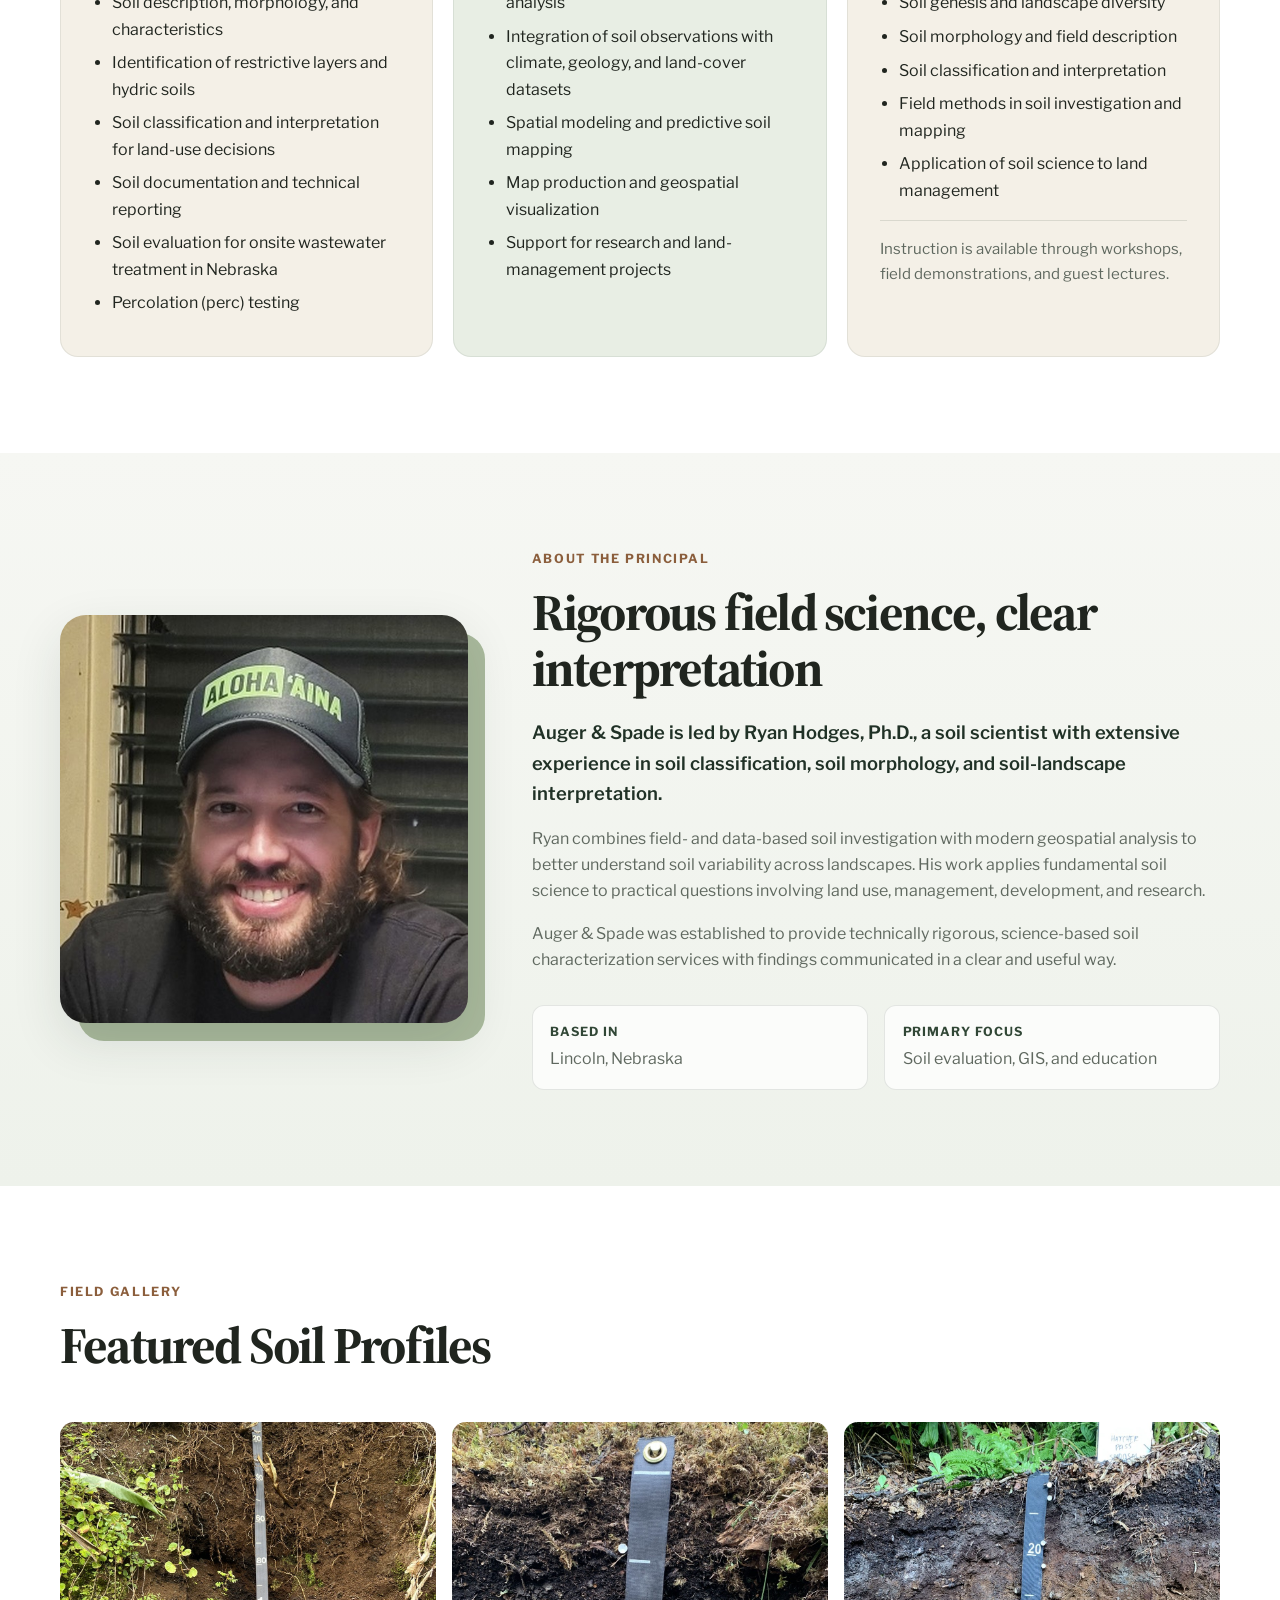
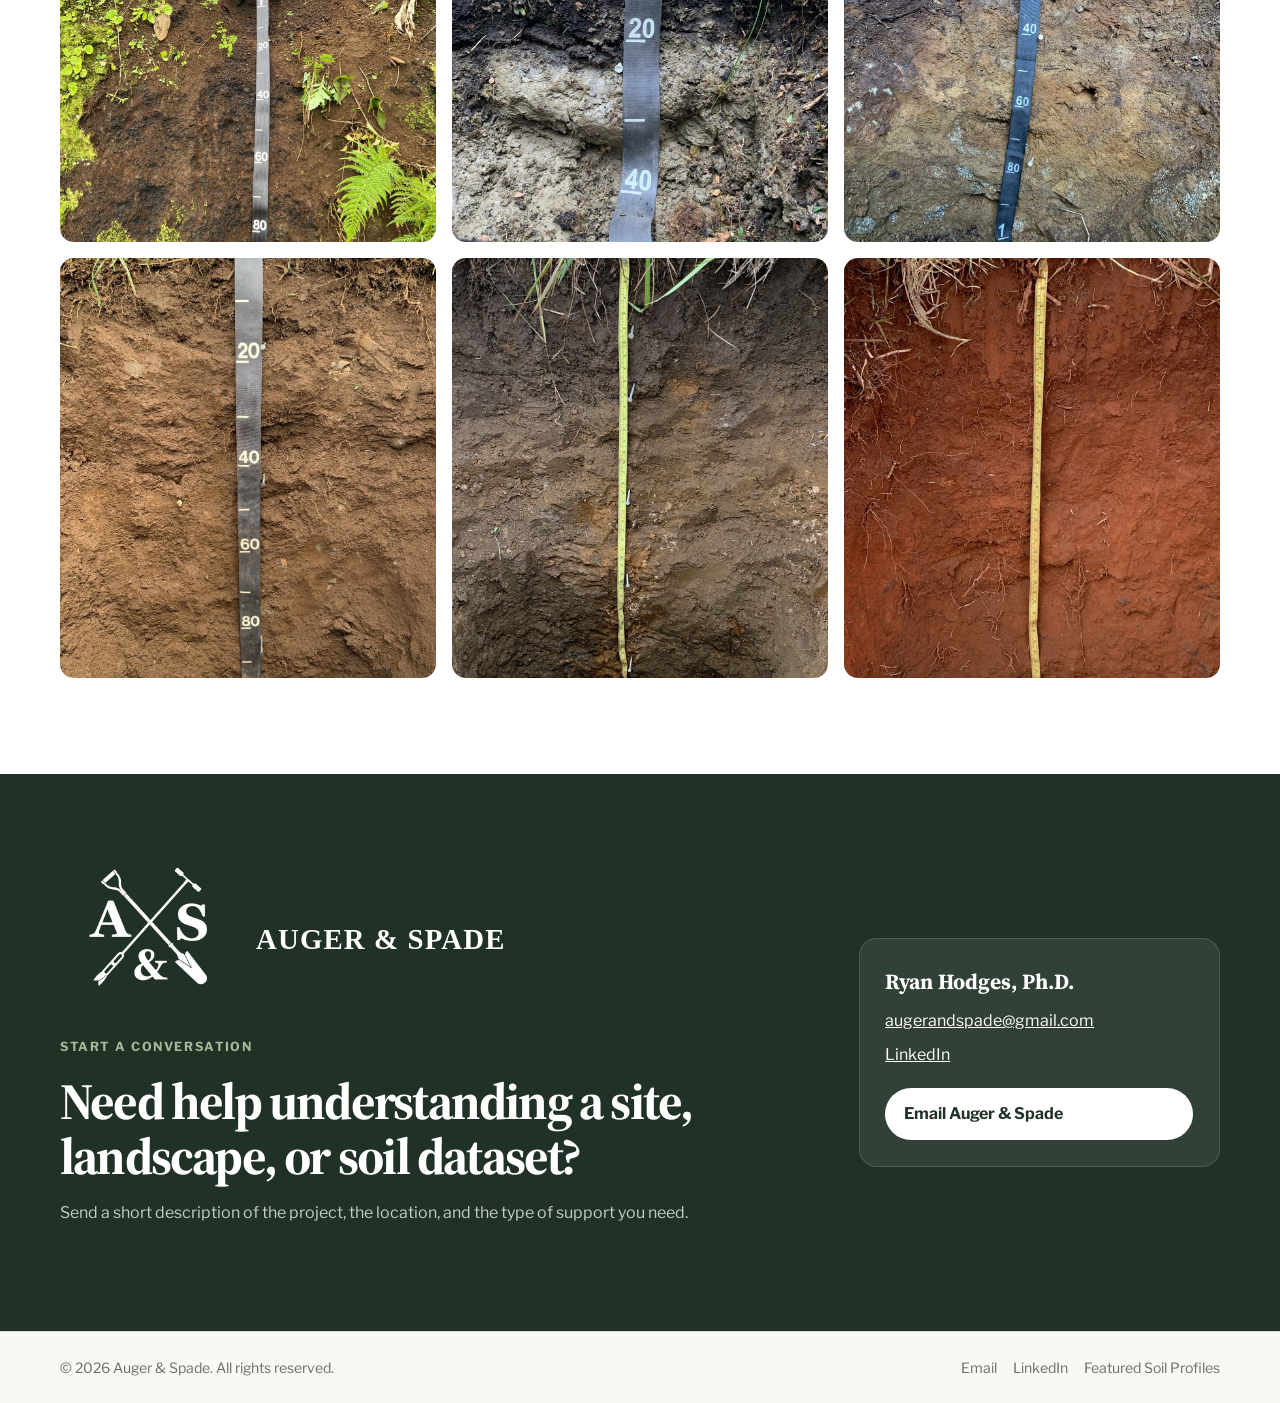
==== commit c367eba1: "Add files via upload changing icon at bottom of page to be left adjacent to company name" ====
--- a/index.html
+++ b/index.html
@@ -127,8 +127,8 @@
 
   .contact-brand-lockup {
     display: inline-flex;
-    flex-direction: column;
     align-items: center;
+    gap: 1rem;
     margin: 0 0 1.25rem;
   }
 
@@ -136,10 +136,12 @@
     width: min(180px, 45vw);
     height: auto;
     display: block;
+    object-fit: contain;
   }
 
   .contact-brand-name {
-    margin-top: 0.4rem;
+    color: #fff;
+    margin: 0;
     font-size: clamp(1.35rem, 2.5vw, 1.8rem);
     font-weight: 700;
     line-height: 1.1;
@@ -154,7 +156,7 @@
     <div class="container nav-wrap">
       <a class="brand" href="#top" aria-label="Auger and Spade home">
         <span class="brand-mark logo-mark" aria-hidden="true">
-          <img src="assets/auger-spade-logo.png" alt="">
+          <img src="assets/auger-spade-logo-header.png" alt="">
         </span>
         <span class="brand-text">
           <strong>AUGER &amp; SPADE</strong>
@@ -320,7 +322,7 @@
       <div class="container contact-grid">
         <div>
           <div class="contact-brand-lockup" aria-label="Auger and Spade">
-            <img class="contact-brand-logo" src="assets/auger-spade-logo.png" alt="Auger &amp; Spade logo">
+            <img class="contact-brand-logo" src="assets/auger-spade-logo-white.png" alt="Auger &amp; Spade logo">
             <div class="contact-brand-name">AUGER &amp; SPADE</div>
           </div>
           <p class="eyebrow light">Start a conversation</p>
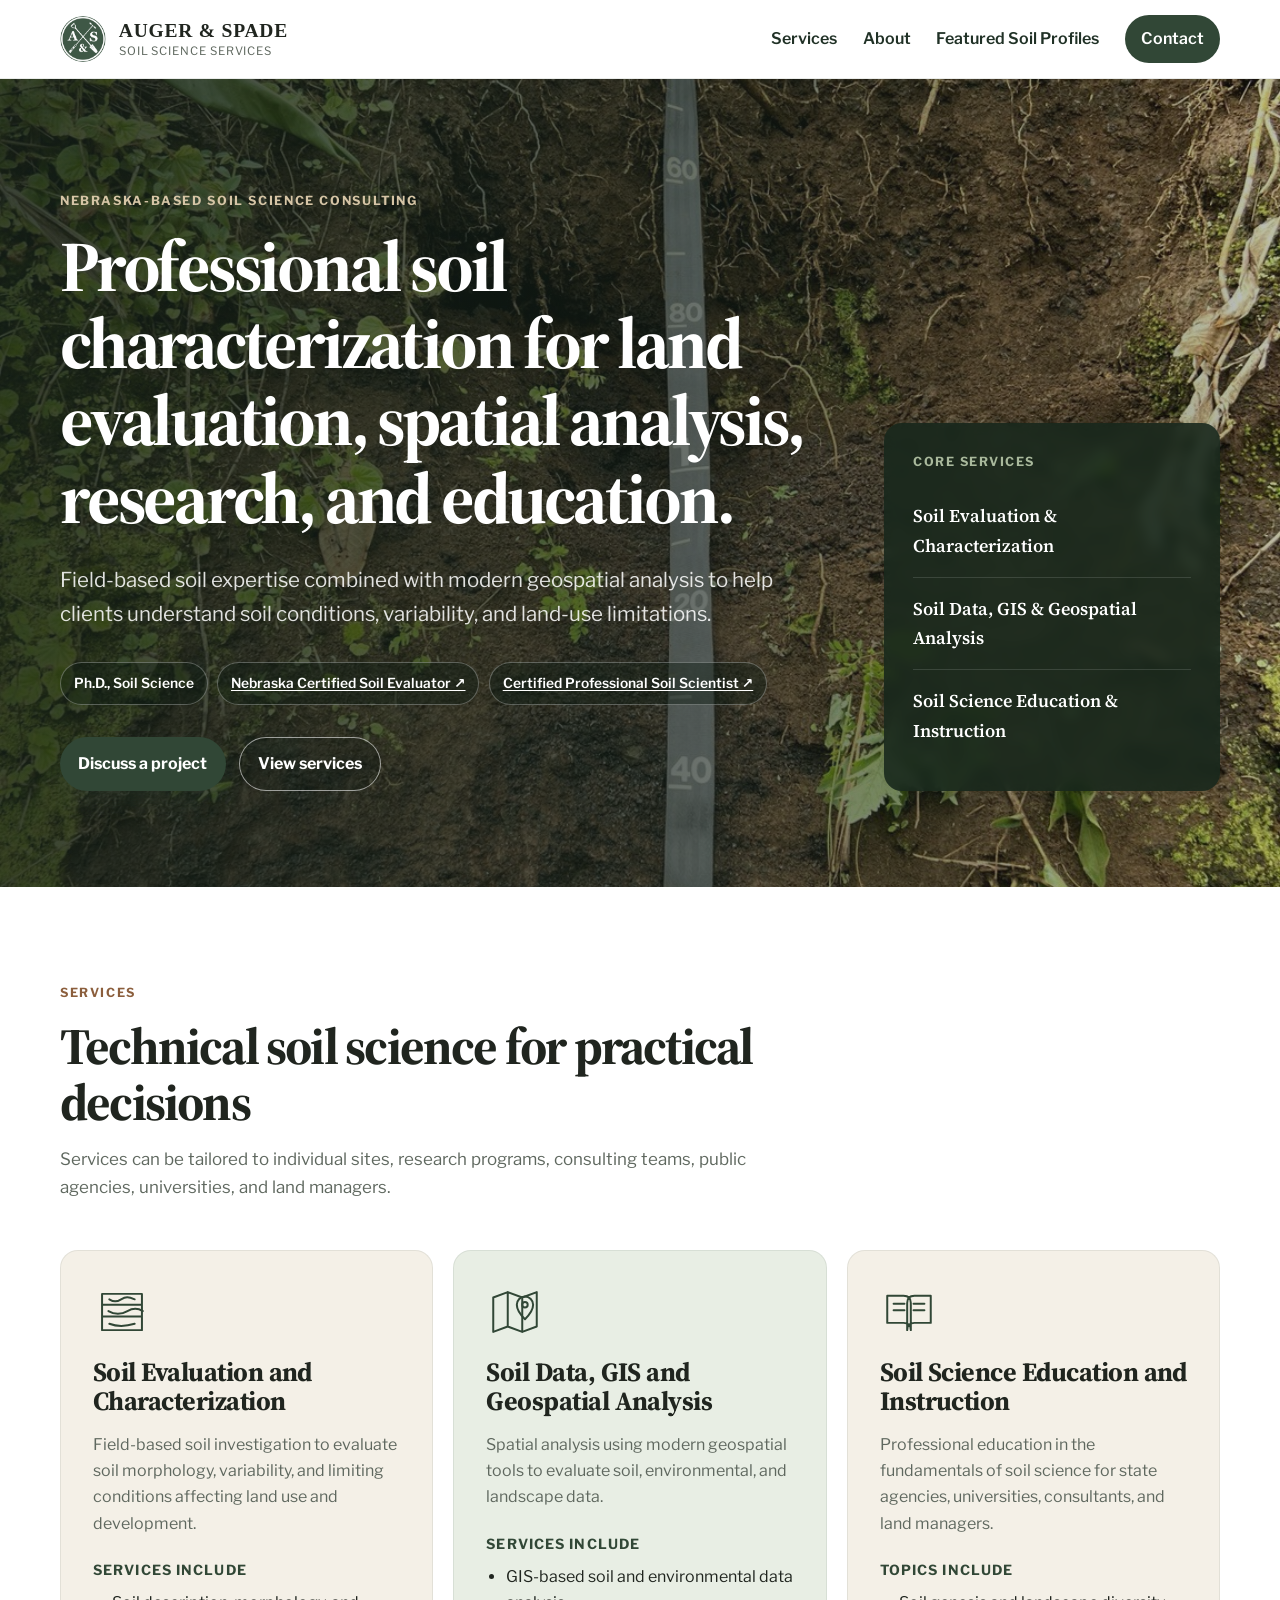
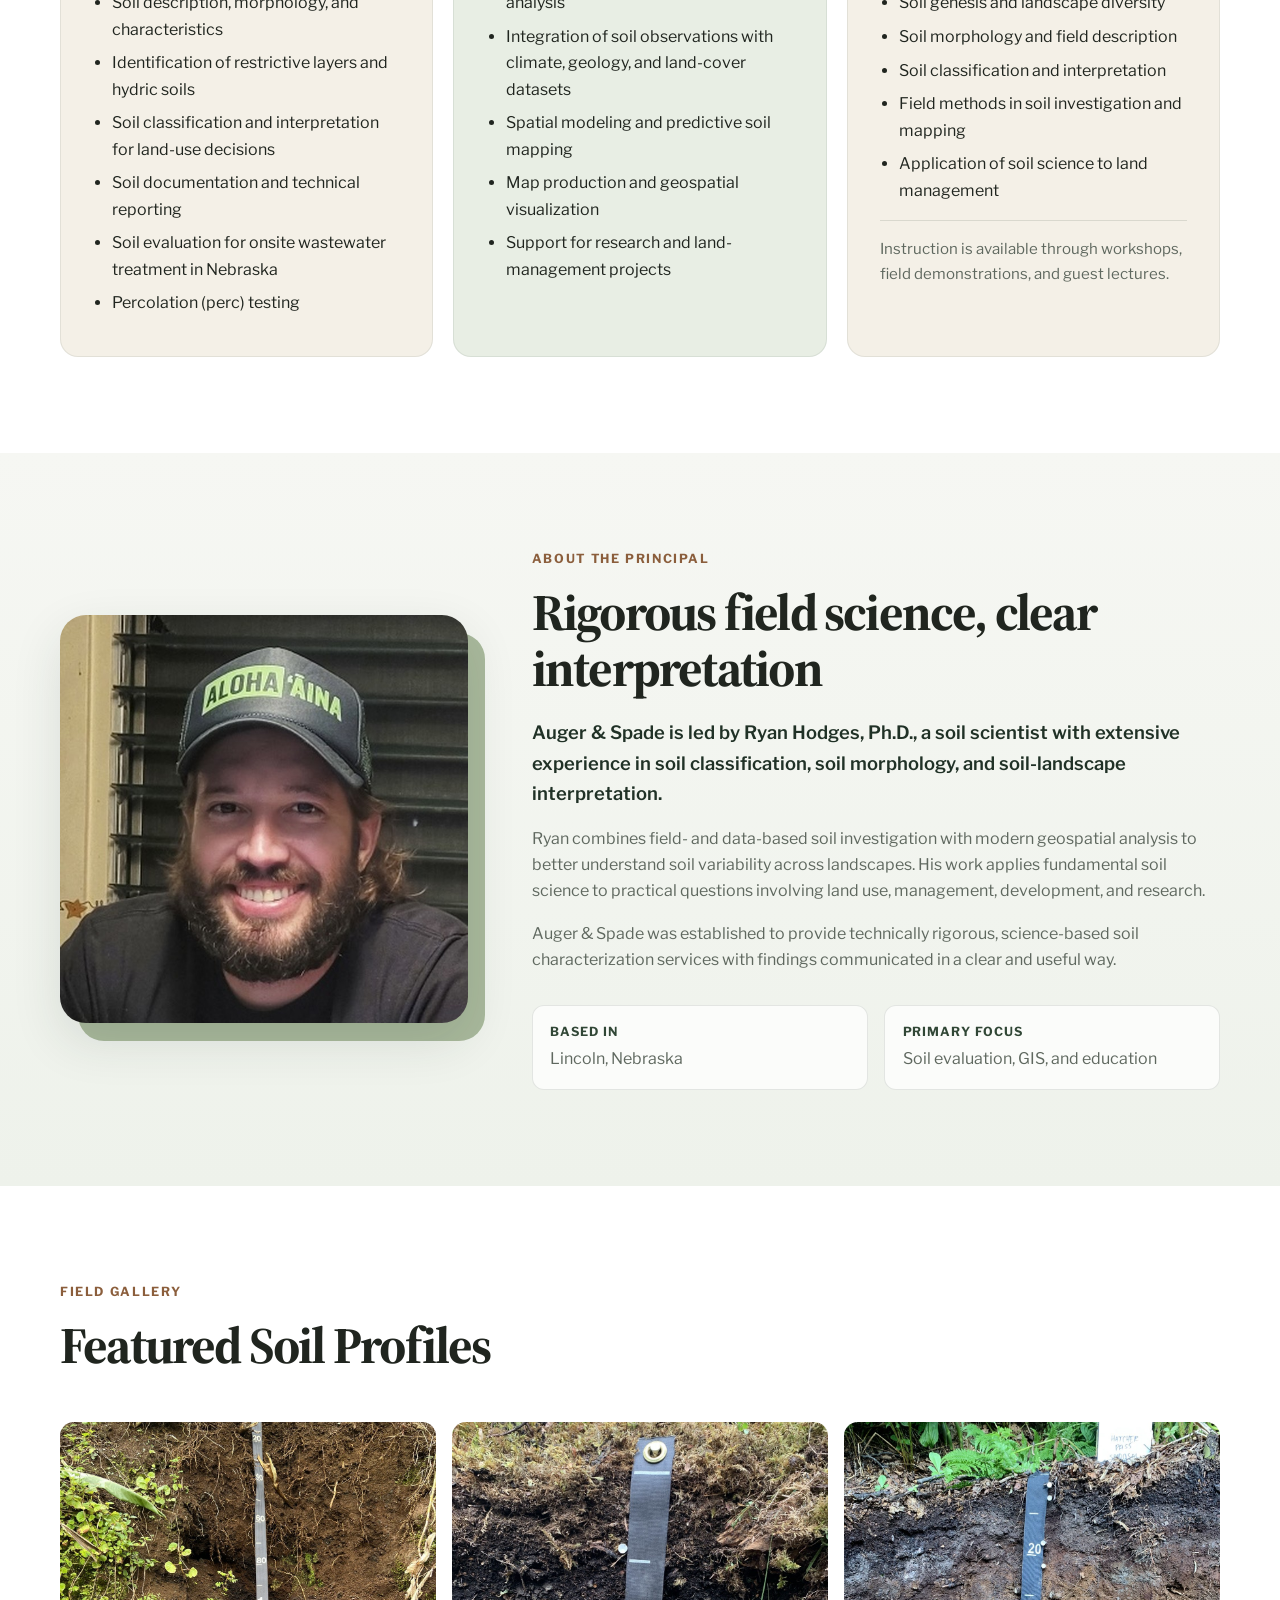
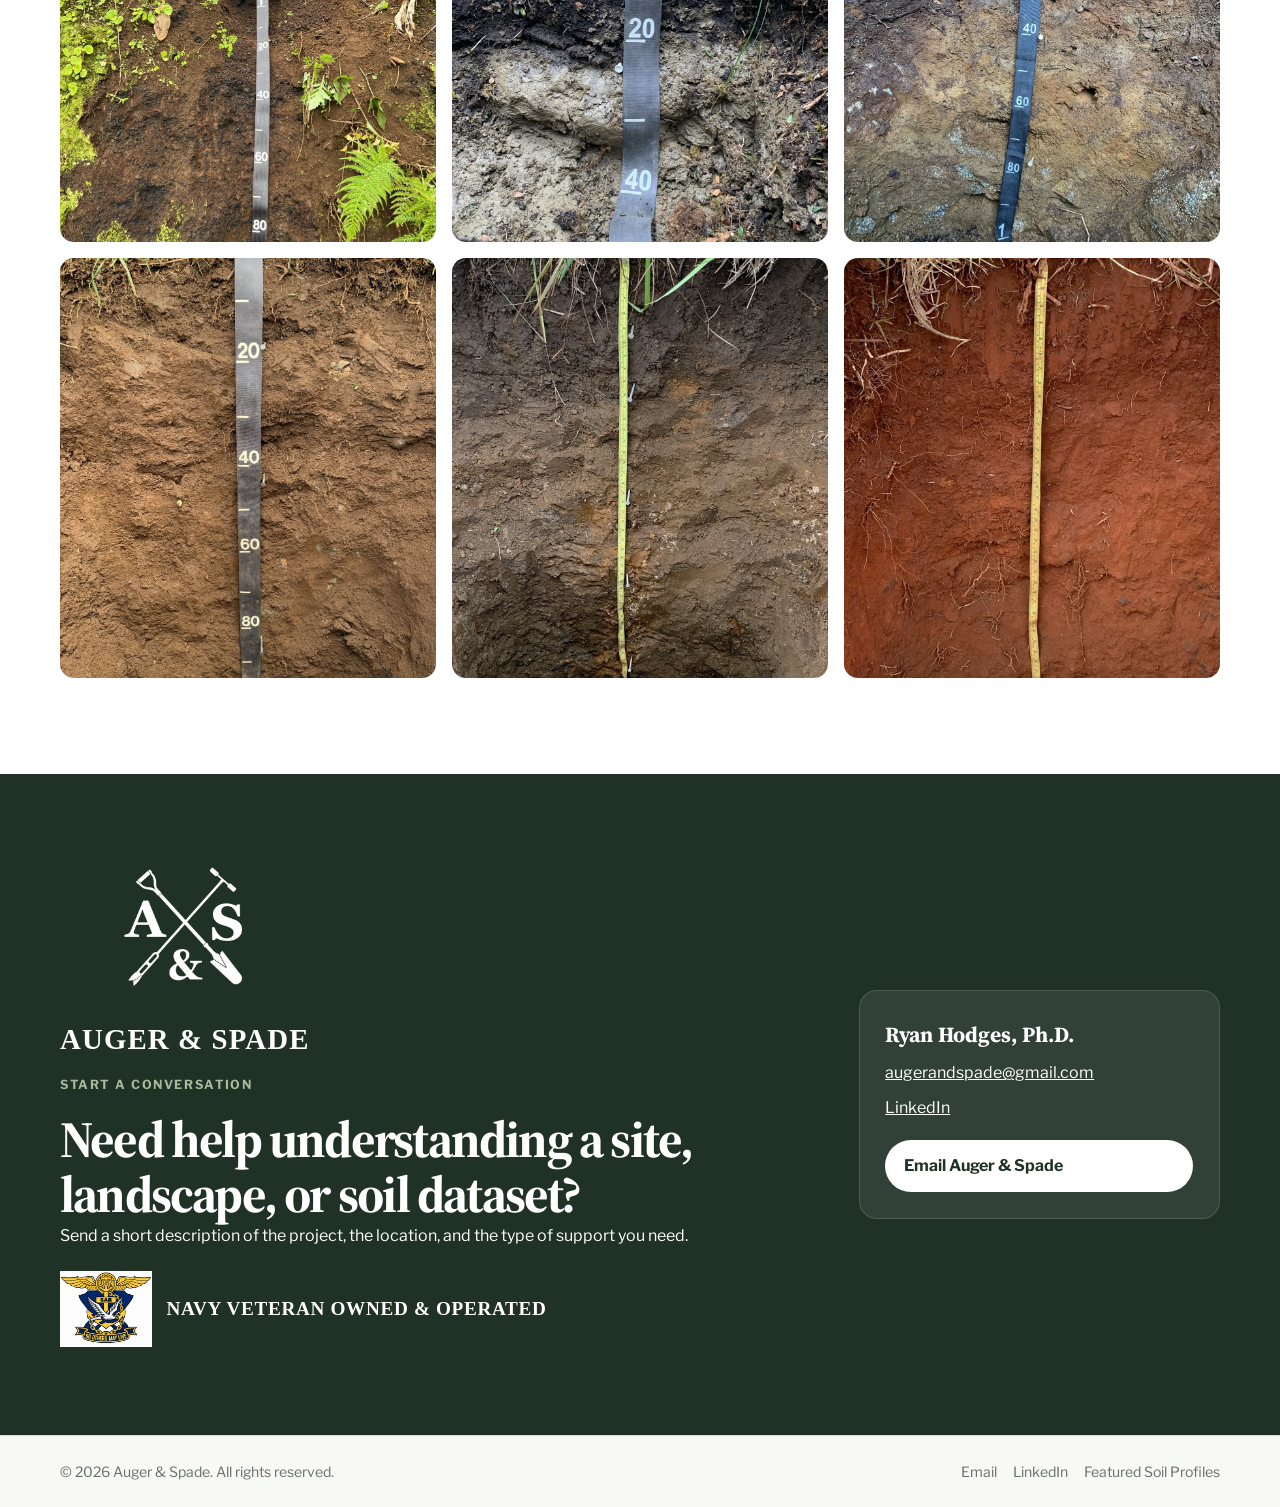
==== commit 44e6e3c9: "Add files via upload Added veteran owned statement" ====
--- a/index.html
+++ b/index.html
@@ -127,8 +127,8 @@
 
   .contact-brand-lockup {
     display: inline-flex;
+    flex-direction: column;
     align-items: center;
-    gap: 1rem;
     margin: 0 0 1.25rem;
   }
 
@@ -141,11 +141,38 @@
 
   .contact-brand-name {
     color: #fff;
-    margin: 0;
+    margin-top: 0.4rem;
     font-size: clamp(1.35rem, 2.5vw, 1.8rem);
     font-weight: 700;
     line-height: 1.1;
   }
+
+  .veteran-mark {
+    display: flex;
+    align-items: center;
+    gap: 0.9rem;
+    margin-top: 1.35rem;
+  }
+  .veteran-mark img {
+    width: 92px;
+    height: auto;
+    flex: 0 0 auto;
+    display: block;
+  }
+  .veteran-mark p {
+    margin: 0;
+    color: #fff;
+    font-family: "Georgia Pro", Georgia, "Times New Roman", serif;
+    font-size: clamp(1rem, 2vw, 1.2rem);
+    font-weight: 700;
+    letter-spacing: 0.035em;
+    text-transform: uppercase;
+    line-height: 1.25;
+  }
+  @media (max-width: 560px) {
+    .veteran-mark img { width: 78px; }
+  }
+
 </style>
 
 </head>
@@ -328,6 +355,10 @@
           <p class="eyebrow light">Start a conversation</p>
           <h2>Need help understanding a site, landscape, or soil dataset?</h2>
           <p>Send a short description of the project, the location, and the type of support you need.</p>
+          <div class="veteran-mark" aria-label="Navy Veteran Owned and Operated">
+            <img src="assets/navy-sar-emblem.png" alt="U.S. Navy search and rescue emblem">
+            <p>Navy Veteran Owned &amp; Operated</p>
+          </div>
         </div>
         <div class="contact-card">
           <p class="contact-name">Ryan Hodges, Ph.D.</p>
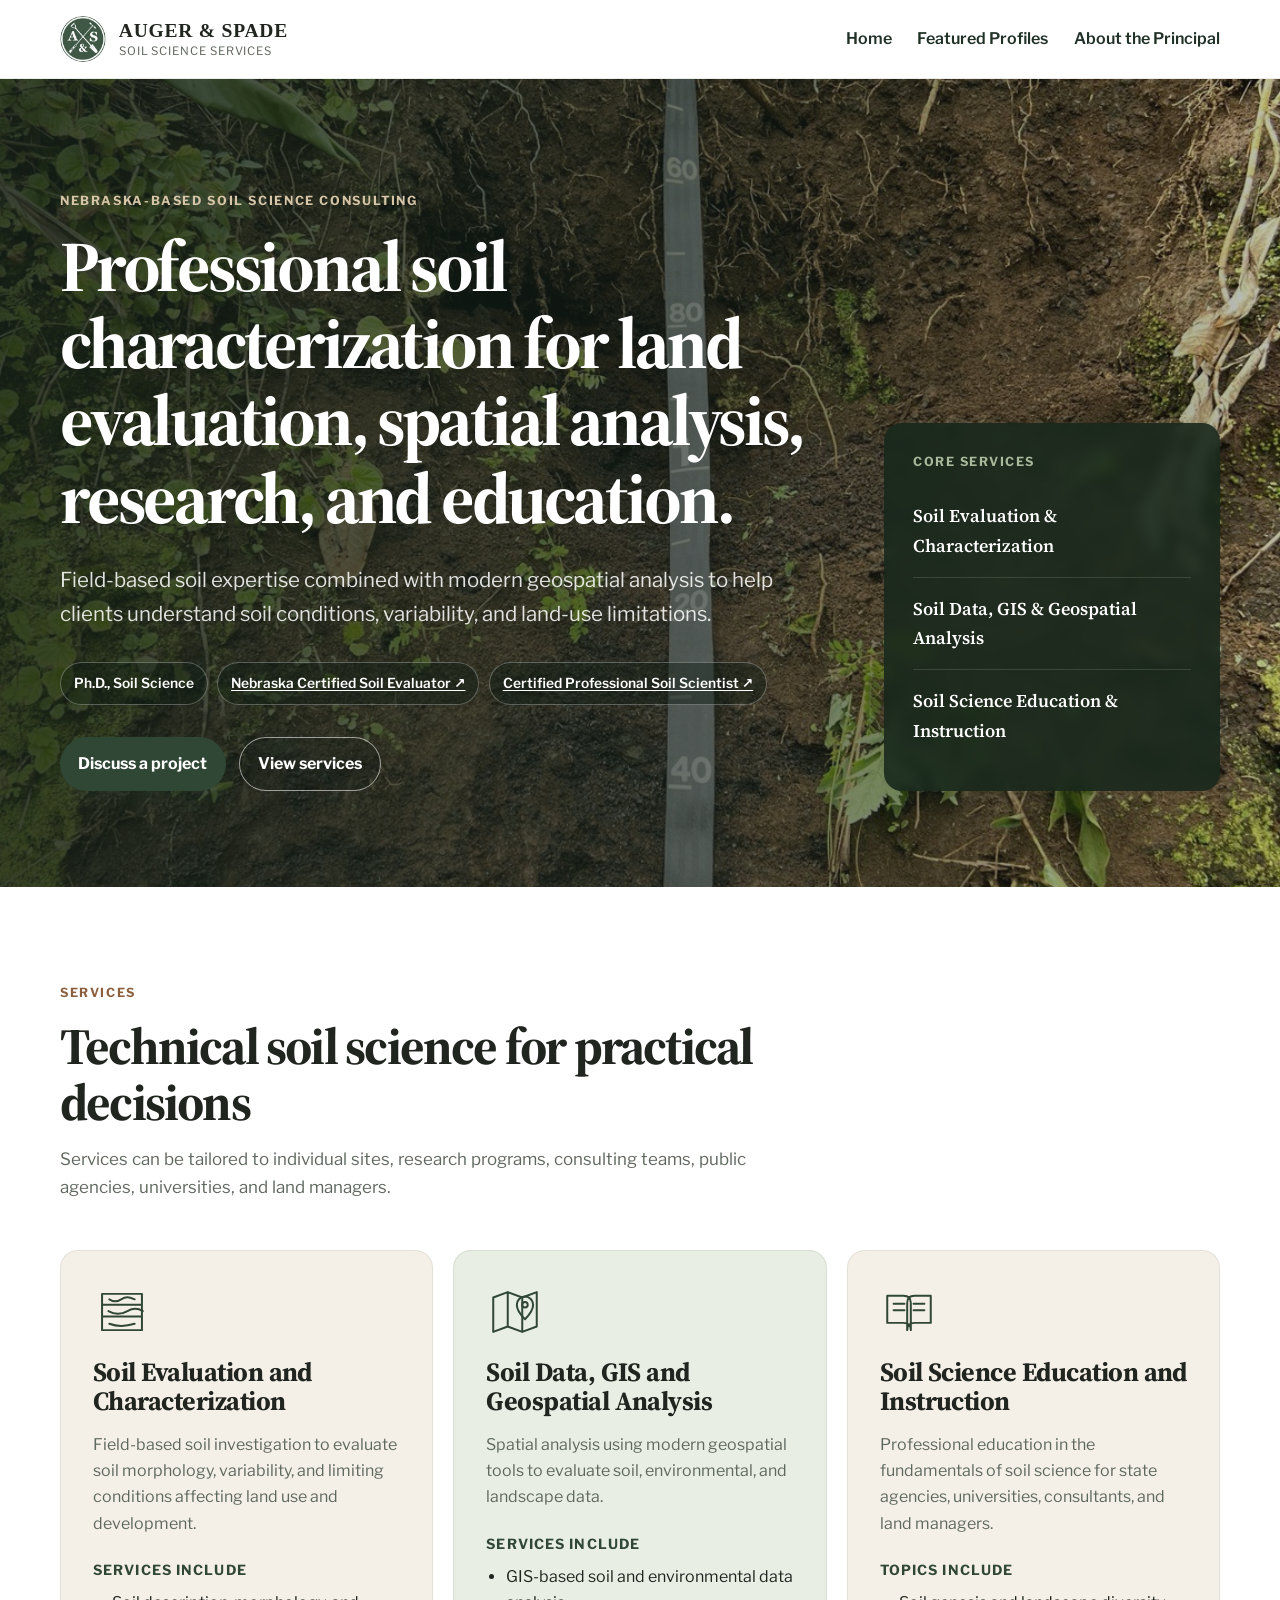
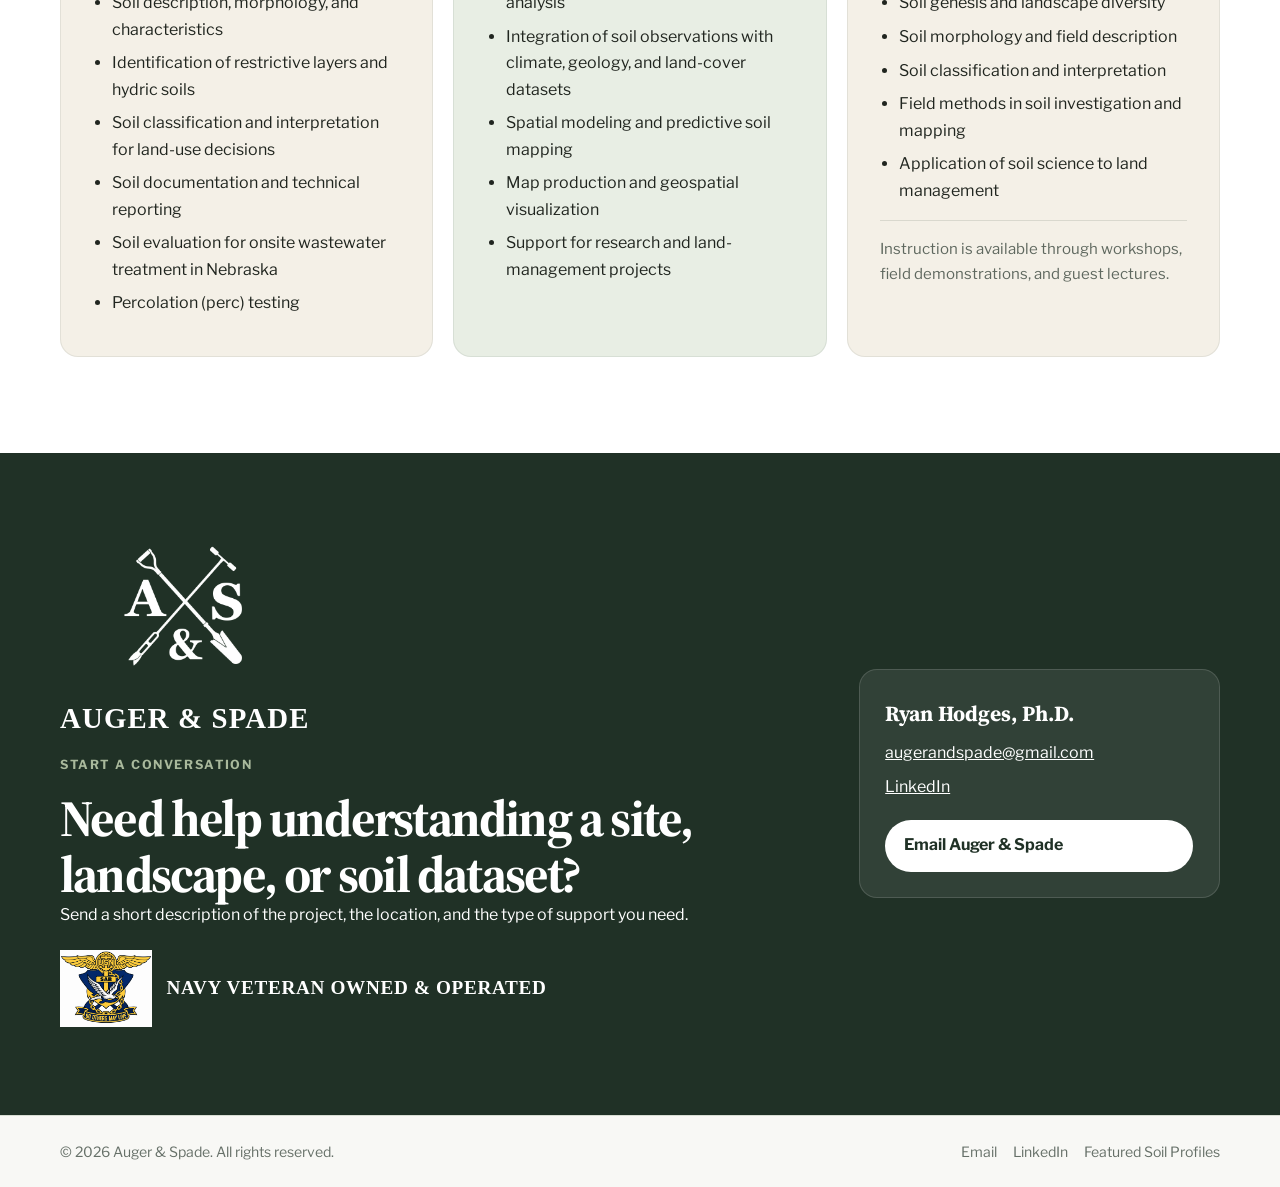
==== commit a3bdf728: "Add files via upload Revised index.html to include navy-SAR-emblem" ====
--- a/index.html
+++ b/index.html
@@ -146,7 +146,10 @@
     font-weight: 700;
     line-height: 1.1;
   }
-
+</style>
+
+
+<style>
   .veteran-mark {
     display: flex;
     align-items: center;
@@ -172,7 +175,6 @@
   @media (max-width: 560px) {
     .veteran-mark img { width: 78px; }
   }
-
 </style>
 
 </head>
@@ -197,10 +199,9 @@
       </button>
 
       <nav id="site-nav" class="site-nav" aria-label="Main navigation">
-        <a href="#services">Services</a>
-        <a href="#about">About</a>
-        <a href="#profiles">Featured Soil Profiles</a>
-        <a href="#contact" class="nav-cta">Contact</a>
+        <a href="index.html">Home</a>
+        <a href="featured-profiles.html">Featured Profiles</a>
+        <a href="about.html">About the Principal</a>
       </nav>
     </div>
   </header>
@@ -294,57 +295,6 @@
       </div>
     </section>
 
-    <section class="section about-section" id="about">
-      <div class="container about-grid">
-        <div class="portrait-wrap">
-          <img src="assets/ryan-hodges-headshot.jpg" alt="Ryan Hodges, Ph.D., principal of Auger & Spade">
-        </div>
-
-        <div class="about-copy">
-          <p class="eyebrow">About the principal</p>
-          <h2>Rigorous field science, clear interpretation</h2>
-          <p class="intro">
-            Auger &amp; Spade is led by Ryan Hodges, Ph.D., a soil scientist with extensive experience in soil classification, soil morphology, and soil-landscape interpretation.
-          </p>
-          <p>
-            Ryan combines field- and data-based soil investigation with modern geospatial analysis to better understand soil variability across landscapes. His work applies fundamental soil science to practical questions involving land use, management, development, and research.
-          </p>
-          <p>
-            Auger &amp; Spade was established to provide technically rigorous, science-based soil characterization services with findings communicated in a clear and useful way.
-          </p>
-
-          <div class="about-details">
-            <div>
-              <strong>Based in</strong>
-              <span>Lincoln, Nebraska</span>
-            </div>
-            <div>
-              <strong>Primary focus</strong>
-              <span>Soil evaluation, GIS, and education</span>
-            </div>
-          </div>
-        </div>
-      </div>
-    </section>
-
-
-    <section class="section profiles-section" id="profiles">
-      <div class="container">
-        <div class="section-heading">
-          <p class="eyebrow">Field gallery</p>
-          <h2>Featured Soil Profiles</h2>
-        </div>
-        <div class="profile-gallery">
-          <a href="assets/soil-profile-01.jpg" target="_blank" rel="noopener"><img src="assets/soil-profile-01.jpg" alt="Deep soil profile with measuring tape and tropical vegetation" loading="lazy"></a>
-          <a href="assets/soil-profile-02.jpg" target="_blank" rel="noopener"><img src="assets/soil-profile-02.jpg" alt="Layered forest soil profile" loading="lazy"></a>
-          <a href="assets/soil-profile-03.jpg" target="_blank" rel="noopener"><img src="assets/soil-profile-03.jpg" alt="Forest soil profile with contrasting horizons" loading="lazy"></a>
-          <a href="assets/soil-profile-04.jpg" target="_blank" rel="noopener"><img src="assets/soil-profile-04.jpg" alt="Brown soil profile with measuring tape" loading="lazy"></a>
-          <a href="assets/soil-profile-05.jpg" target="_blank" rel="noopener"><img src="assets/soil-profile-05.jpg" alt="Dark soil profile with redoximorphic features" loading="lazy"></a>
-          <a href="assets/soil-profile-06.jpg" target="_blank" rel="noopener"><img src="assets/soil-profile-06.jpg" alt="Red soil profile with measuring tape" loading="lazy"></a>
-        </div>
-      </div>
-    </section>
-
     <section class="contact-section" id="contact">
       <div class="container contact-grid">
         <div>
